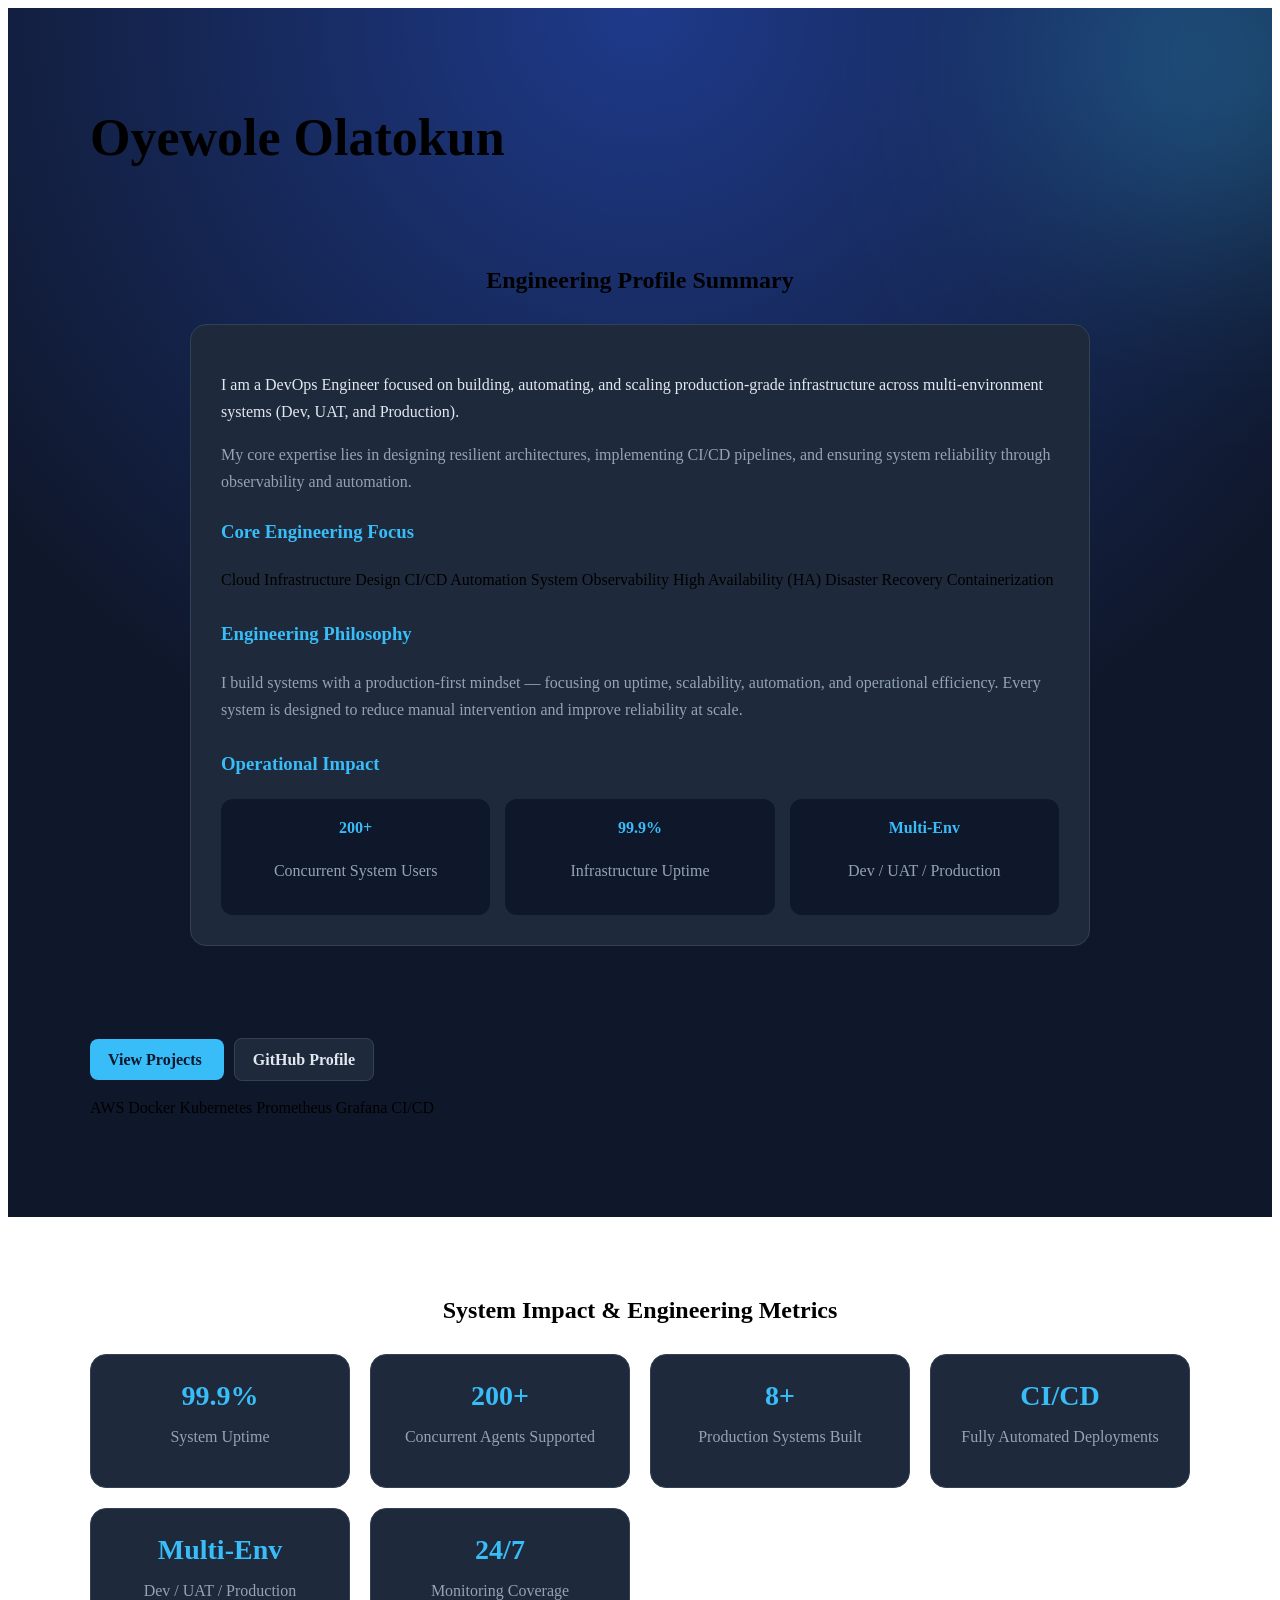
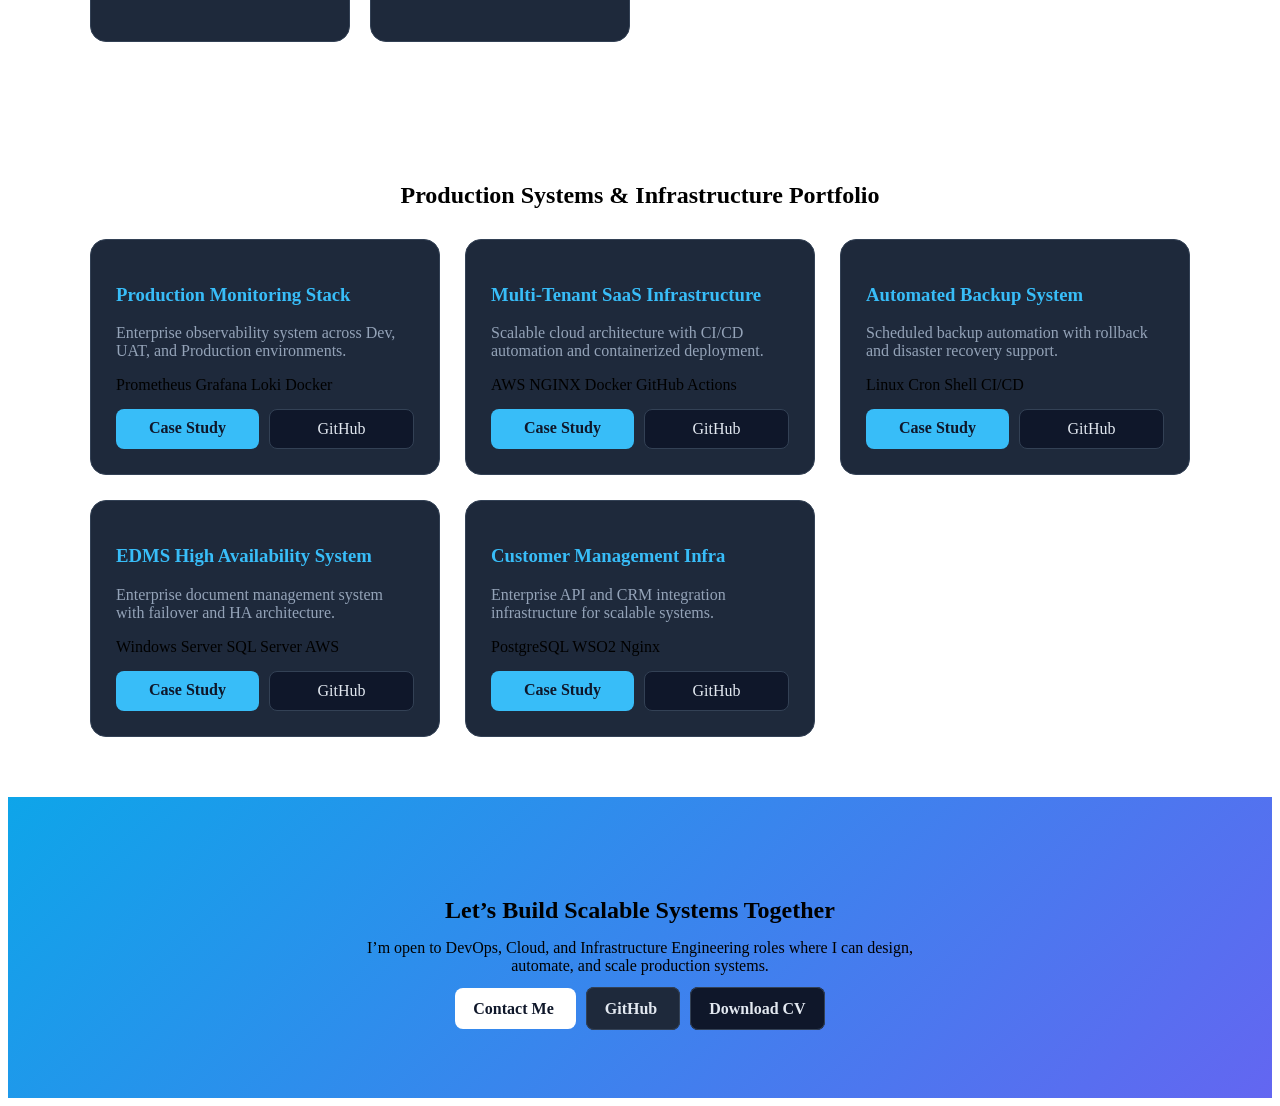
==== index.html @ 538a158a "Clean up HTML by removing extra closing div tags Removed unnecessary closing div tags for cleaner ma" ====
<!DOCTYPE html>
<html lang="en">
<header style="
position: relative;
text-align: left;
padding: 100px 20px;
background: radial-gradient(circle at top, #1e3a8a, #0f172a 60%);
overflow: hidden;
">

<!-- Glow background effect -->
<div style="
position:absolute;
top:-100px;
right:-100px;
width:300px;
height:300px;
background:#38bdf8;
filter:blur(120px);
opacity:0.4;
"></div>

<div style="max-width:1100px; margin:auto; position:relative;">

<h1 style="font-size:52px; margin:0;">
Oyewole Olatokun
</h1>

<section style="padding:80px 20px; max-width:900px; margin:auto;">

<h2 style="text-align:center; margin-bottom:30px;">
Engineering Profile Summary
</h2>

<div style="
background:#1e293b;
padding:30px;
border-radius:16px;
border:1px solid #334155;
line-height:1.7;
">

<p style="color:#e2e8f0; font-size:16px;">
I am a DevOps Engineer focused on building, automating, and scaling production-grade infrastructure across multi-environment systems (Dev, UAT, and Production).
</p>

<p style="color:#94a3b8;">
My core expertise lies in designing resilient architectures, implementing CI/CD pipelines, and ensuring system reliability through observability and automation.
</p>

<div style="margin-top:20px;">

<h3 style="color:#38bdf8;">Core Engineering Focus</h3>

<span class="badge">Cloud Infrastructure Design</span>
<span class="badge">CI/CD Automation</span>
<span class="badge">System Observability</span>
<span class="badge">High Availability (HA)</span>
<span class="badge">Disaster Recovery</span>
<span class="badge">Containerization</span>

</div>

<div style="margin-top:25px;">

<h3 style="color:#38bdf8;">Engineering Philosophy</h3>

<p style="color:#94a3b8;">
I build systems with a production-first mindset — focusing on uptime, scalability, automation, and operational efficiency. Every system is designed to reduce manual intervention and improve reliability at scale.
</p>

</div>

<div style="margin-top:25px;">

<h3 style="color:#38bdf8;">Operational Impact</h3>

<div style="
display:grid;
grid-template-columns:repeat(auto-fit, minmax(200px, 1fr));
gap:15px;
margin-top:10px;
">

<div style="background:#0f172a; padding:15px; border-radius:12px; text-align:center;">
<strong style="color:#38bdf8;">200+</strong>
<p style="color:#94a3b8;">Concurrent System Users</p>
</div>

<div style="background:#0f172a; padding:15px; border-radius:12px; text-align:center;">
<strong style="color:#38bdf8;">99.9%</strong>
<p style="color:#94a3b8;">Infrastructure Uptime</p>
</div>

<div style="background:#0f172a; padding:15px; border-radius:12px; text-align:center;">
<strong style="color:#38bdf8;">Multi-Env</strong>
<p style="color:#94a3b8;">Dev / UAT / Production</p>
</div>

</div>

</div>

</div>

</section>

<!-- CTA Buttons -->
<div style="margin-top:25px;">
<a href="#projects" style="
background:#38bdf8;
color:#0f172a;
padding:12px 18px;
border-radius:8px;
text-decoration:none;
font-weight:600;
margin-right:10px;
">
View Projects
</a>

<a href="https://github.com/woletokun" target="_blank" style="
background:#1e293b;
color:#e2e8f0;
padding:12px 18px;
border-radius:8px;
text-decoration:none;
font-weight:600;
border:1px solid #334155;
">
GitHub Profile
</a>
</div>

<!-- DevOps badges -->
<div style="margin-top:30px;">
<span class="badge">AWS</span>
<span class="badge">Docker</span>
<span class="badge">Kubernetes</span>
<span class="badge">Prometheus</span>
<span class="badge">Grafana</span>
<span class="badge">CI/CD</span>
</div>

</div>
</header>

<section style="padding:60px 20px; max-width:1100px; margin:auto;">

<h2 style="text-align:center; margin-bottom:30px;">System Impact & Engineering Metrics</h2>

<div style="
display:grid;
grid-template-columns:repeat(auto-fit, minmax(220px, 1fr));
gap:20px;
">

<!-- Metric 1 -->
<div style="
background:#1e293b;
padding:25px;
border-radius:16px;
text-align:center;
border:1px solid #334155;
">
<h3 style="color:#38bdf8; font-size:28px; margin:0;">99.9%</h3>
<p style="color:#94a3b8;">System Uptime</p>
</div>

<!-- Metric 2 -->
<div style="
background:#1e293b;
padding:25px;
border-radius:16px;
text-align:center;
border:1px solid #334155;
">
<h3 style="color:#38bdf8; font-size:28px; margin:0;">200+</h3>
<p style="color:#94a3b8;">Concurrent Agents Supported</p>
</div>

<!-- Metric 3 -->
<div style="
background:#1e293b;
padding:25px;
border-radius:16px;
text-align:center;
border:1px solid #334155;
">
<h3 style="color:#38bdf8; font-size:28px; margin:0;">8+</h3>
<p style="color:#94a3b8;">Production Systems Built</p>
</div>

<!-- Metric 4 -->
<div style="
background:#1e293b;
padding:25px;
border-radius:16px;
text-align:center;
border:1px solid #334155;
">
<h3 style="color:#38bdf8; font-size:28px; margin:0;">CI/CD</h3>
<p style="color:#94a3b8;">Fully Automated Deployments</p>
</div>

<!-- Metric 5 -->
<div style="
background:#1e293b;
padding:25px;
border-radius:16px;
text-align:center;
border:1px solid #334155;
">
<h3 style="color:#38bdf8; font-size:28px; margin:0;">Multi-Env</h3>
<p style="color:#94a3b8;">Dev / UAT / Production</p>
</div>

<!-- Metric 6 -->
<div style="
background:#1e293b;
padding:25px;
border-radius:16px;
text-align:center;
border:1px solid #334155;
">
<h3 style="color:#38bdf8; font-size:28px; margin:0;">24/7</h3>
<p style="color:#94a3b8;">Monitoring Coverage</p>
</div>

</div>
</section>

<section id="projects" style="padding:60px 20px; max-width:1100px; margin:auto;">

<h2 style="text-align:center; margin-bottom:30px;">
Production Systems & Infrastructure Portfolio
</h2>

<div style="
display:grid;
grid-template-columns:repeat(auto-fit, minmax(300px, 1fr));
gap:25px;
">

<!-- PROJECT CARD 1 -->
<div style="
background:#1e293b;
padding:25px;
border-radius:16px;
border:1px solid #334155;
transition:0.3s;
">

<h3 style="color:#38bdf8;">Production Monitoring Stack</h3>
<p style="color:#94a3b8;">
Enterprise observability system across Dev, UAT, and Production environments.
</p>

<div style="margin:10px 0;">
<span class="badge">Prometheus</span>
<span class="badge">Grafana</span>
<span class="badge">Loki</span>
<span class="badge">Docker</span>
</div>

<div style="display:flex; gap:10px; margin-top:15px;">
<a href="projects/monitoring.html" style="
flex:1;
text-align:center;
background:#38bdf8;
color:#0f172a;
padding:10px;
border-radius:8px;
text-decoration:none;
font-weight:600;
">Case Study</a>

<a href="https://github.com/woletokun/monitoring-stack" target="_blank" style="
flex:1;
text-align:center;
background:#0f172a;
border:1px solid #334155;
color:#e2e8f0;
padding:10px;
border-radius:8px;
text-decoration:none;
">GitHub</a>
</div>

</div>

<!-- PROJECT CARD 2 -->
<div style="
background:#1e293b;
padding:25px;
border-radius:16px;
border:1px solid #334155;
">

<h3 style="color:#38bdf8;">Multi-Tenant SaaS Infrastructure</h3>
<p style="color:#94a3b8;">
Scalable cloud architecture with CI/CD automation and containerized deployment.
</p>

<div style="margin:10px 0;">
<span class="badge">AWS</span>
<span class="badge">NGINX</span>
<span class="badge">Docker</span>
<span class="badge">GitHub Actions</span>
</div>

<div style="display:flex; gap:10px; margin-top:15px;">
<a href="projects/saas.html" style="
flex:1;
text-align:center;
background:#38bdf8;
color:#0f172a;
padding:10px;
border-radius:8px;
text-decoration:none;
font-weight:600;
">Case Study</a>

<a href="https://github.com/woletokun/saas-infrastructure" target="_blank" style="
flex:1;
text-align:center;
background:#0f172a;
border:1px solid #334155;
color:#e2e8f0;
padding:10px;
border-radius:8px;
text-decoration:none;
">GitHub</a>
</div>

</div>

<!-- PROJECT CARD 3 -->
<div style="
background:#1e293b;
padding:25px;
border-radius:16px;
border:1px solid #334155;
">

<h3 style="color:#38bdf8;">Automated Backup System</h3>
<p style="color:#94a3b8;">
Scheduled backup automation with rollback and disaster recovery support.
</p>

<div style="margin:10px 0;">
<span class="badge">Linux</span>
<span class="badge">Cron</span>
<span class="badge">Shell</span>
<span class="badge">CI/CD</span>
</div>

<div style="display:flex; gap:10px; margin-top:15px;">
<a href="projects/backup.html" style="
flex:1;
text-align:center;
background:#38bdf8;
color:#0f172a;
padding:10px;
border-radius:8px;
text-decoration:none;
font-weight:600;
">Case Study</a>

<a href="https://github.com/woletokun/db-backup-automation" target="_blank" style="
flex:1;
text-align:center;
background:#0f172a;
border:1px solid #334155;
color:#e2e8f0;
padding:10px;
border-radius:8px;
text-decoration:none;
">GitHub</a>
</div>

</div>

<!-- PROJECT CARD 4 -->
<div style="
background:#1e293b;
padding:25px;
border-radius:16px;
border:1px solid #334155;
">

<h3 style="color:#38bdf8;">EDMS High Availability System</h3>
<p style="color:#94a3b8;">
Enterprise document management system with failover and HA architecture.
</p>

<div style="margin:10px 0;">
<span class="badge">Windows Server</span>
<span class="badge">SQL Server</span>
<span class="badge">AWS</span>
</div>

<div style="display:flex; gap:10px; margin-top:15px;">
<a href="projects/edms.html" style="
flex:1;
text-align:center;
background:#38bdf8;
color:#0f172a;
padding:10px;
border-radius:8px;
text-decoration:none;
font-weight:600;
">Case Study</a>

<a href="https://github.com/woletokun/edms-ha-system" target="_blank" style="
flex:1;
text-align:center;
background:#0f172a;
border:1px solid #334155;
color:#e2e8f0;
padding:10px;
border-radius:8px;
text-decoration:none;
">GitHub</a>
</div>

</div>

<!-- PROJECT CARD 5 -->
<div style="
background:#1e293b;
padding:25px;
border-radius:16px;
border:1px solid #334155;
">

<h3 style="color:#38bdf8;">Customer Management Infra</h3>
<p style="color:#94a3b8;">
Enterprise API and CRM integration infrastructure for scalable systems.
</p>

<div style="margin:10px 0;">
<span class="badge">PostgreSQL</span>
<span class="badge">WSO2</span>
<span class="badge">Nginx</span>
</div>

<div style="display:flex; gap:10px; margin-top:15px;">
<a href="projects/cms.html" style="
flex:1;
text-align:center;
background:#38bdf8;
color:#0f172a;
padding:10px;
border-radius:8px;
text-decoration:none;
font-weight:600;
">Case Study</a>

<a href="https://github.com/woletokun/customer-management-infra" target="_blank" style="
flex:1;
text-align:center;
background:#0f172a;
border:1px solid #334155;
color:#e2e8f0;
padding:10px;
border-radius:8px;
text-decoration:none;
">GitHub</a>
</div>
</div>
</div>
</section>

<section style="
padding:80px 20px;
text-align:center;
background:linear-gradient(135deg, #0ea5e9, #6366f1);
">

<h2 style="margin-bottom:15px;">
Let’s Build Scalable Systems Together
</h2>

<p style="max-width:600px; margin:auto; margin-bottom:25px;">
I’m open to DevOps, Cloud, and Infrastructure Engineering roles where I can design, automate, and scale production systems.
</p>

<div style="margin-top:20px;">

<a href="mailto:your-email@example.com" style="
background:white;
color:#0f172a;
padding:12px 18px;
border-radius:8px;
text-decoration:none;
font-weight:600;
margin-right:10px;
">
Contact Me
</a>

<a href="https://github.com/woletokun" target="_blank" style="
background:#1e293b;
color:#e2e8f0;
padding:12px 18px;
border-radius:8px;
text-decoration:none;
font-weight:600;
border:1px solid #334155;
margin-right:10px;
">
GitHub
</a>

<a href="#" style="
background:#0f172a;
color:#e2e8f0;
padding:12px 18px;
border-radius:8px;
text-decoration:none;
font-weight:600;
border:1px solid #334155;
">
Download CV
</a>

</div>

</section>
</html>
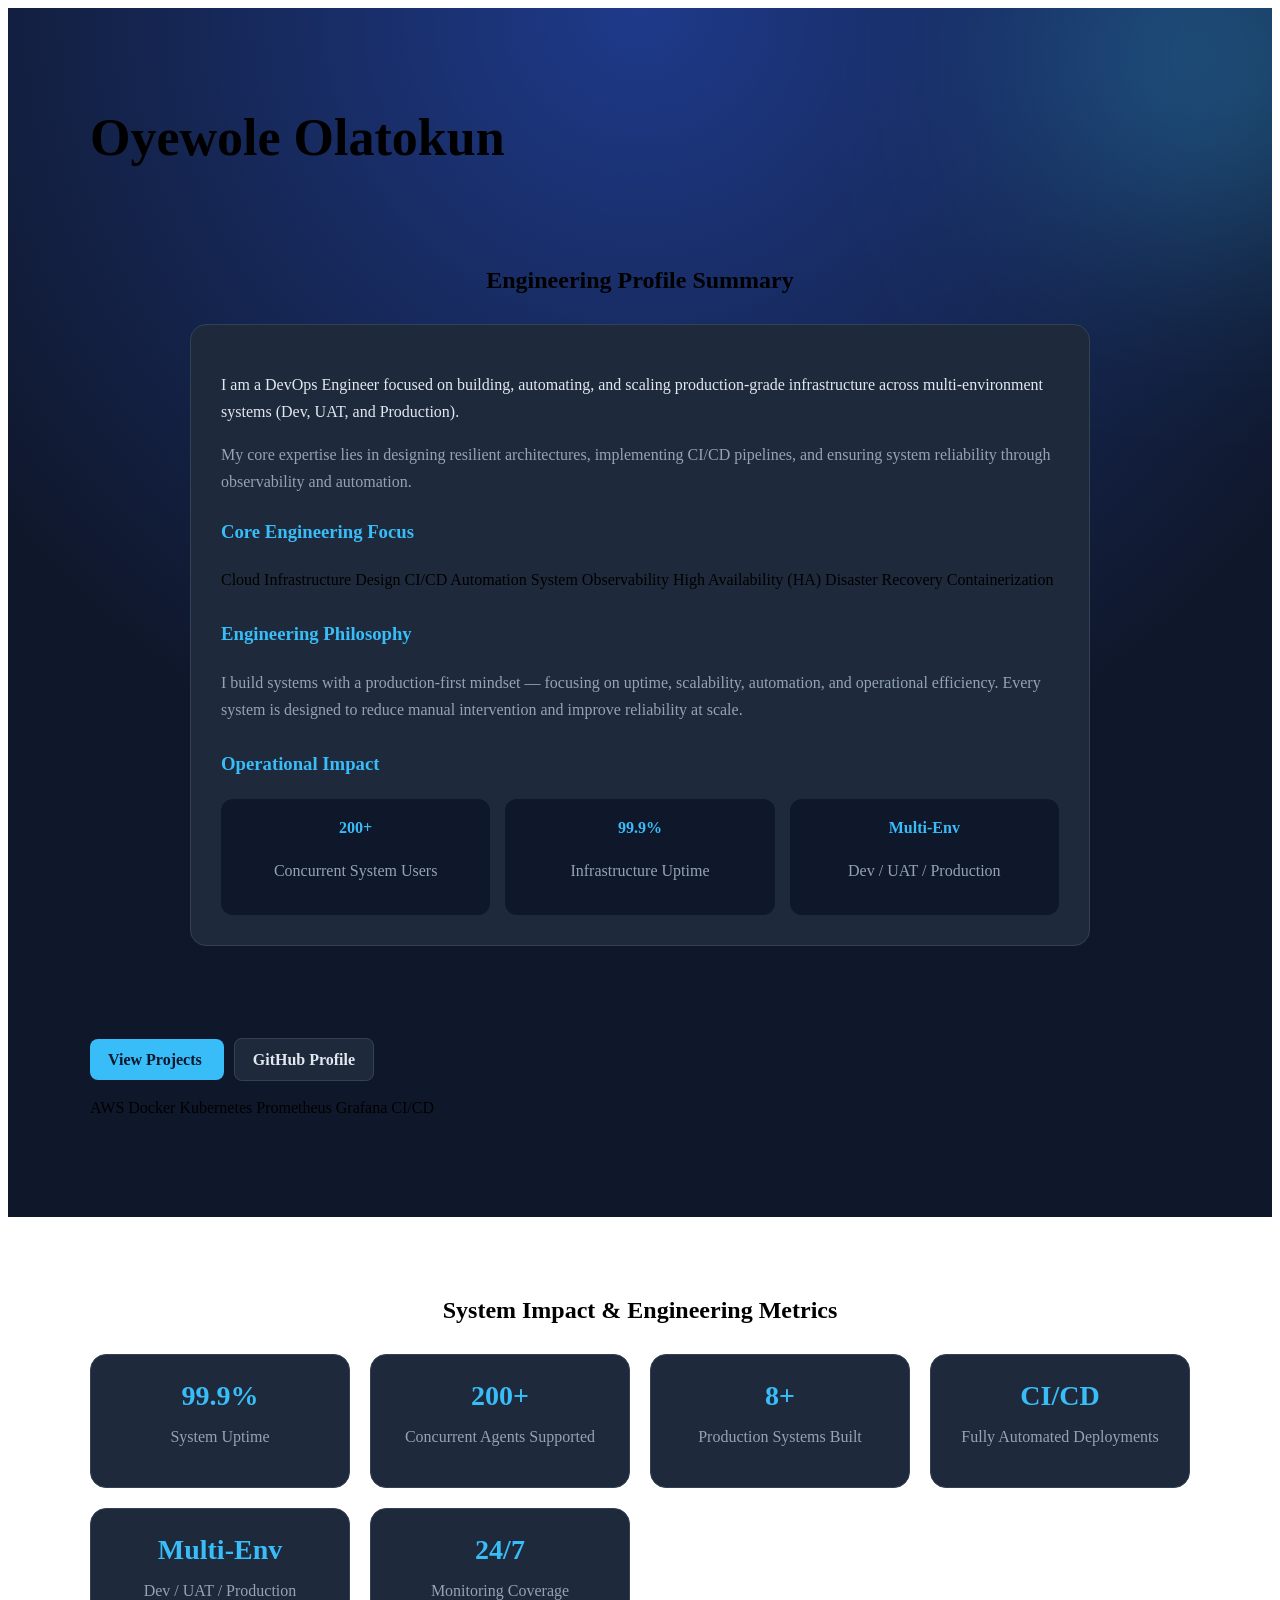
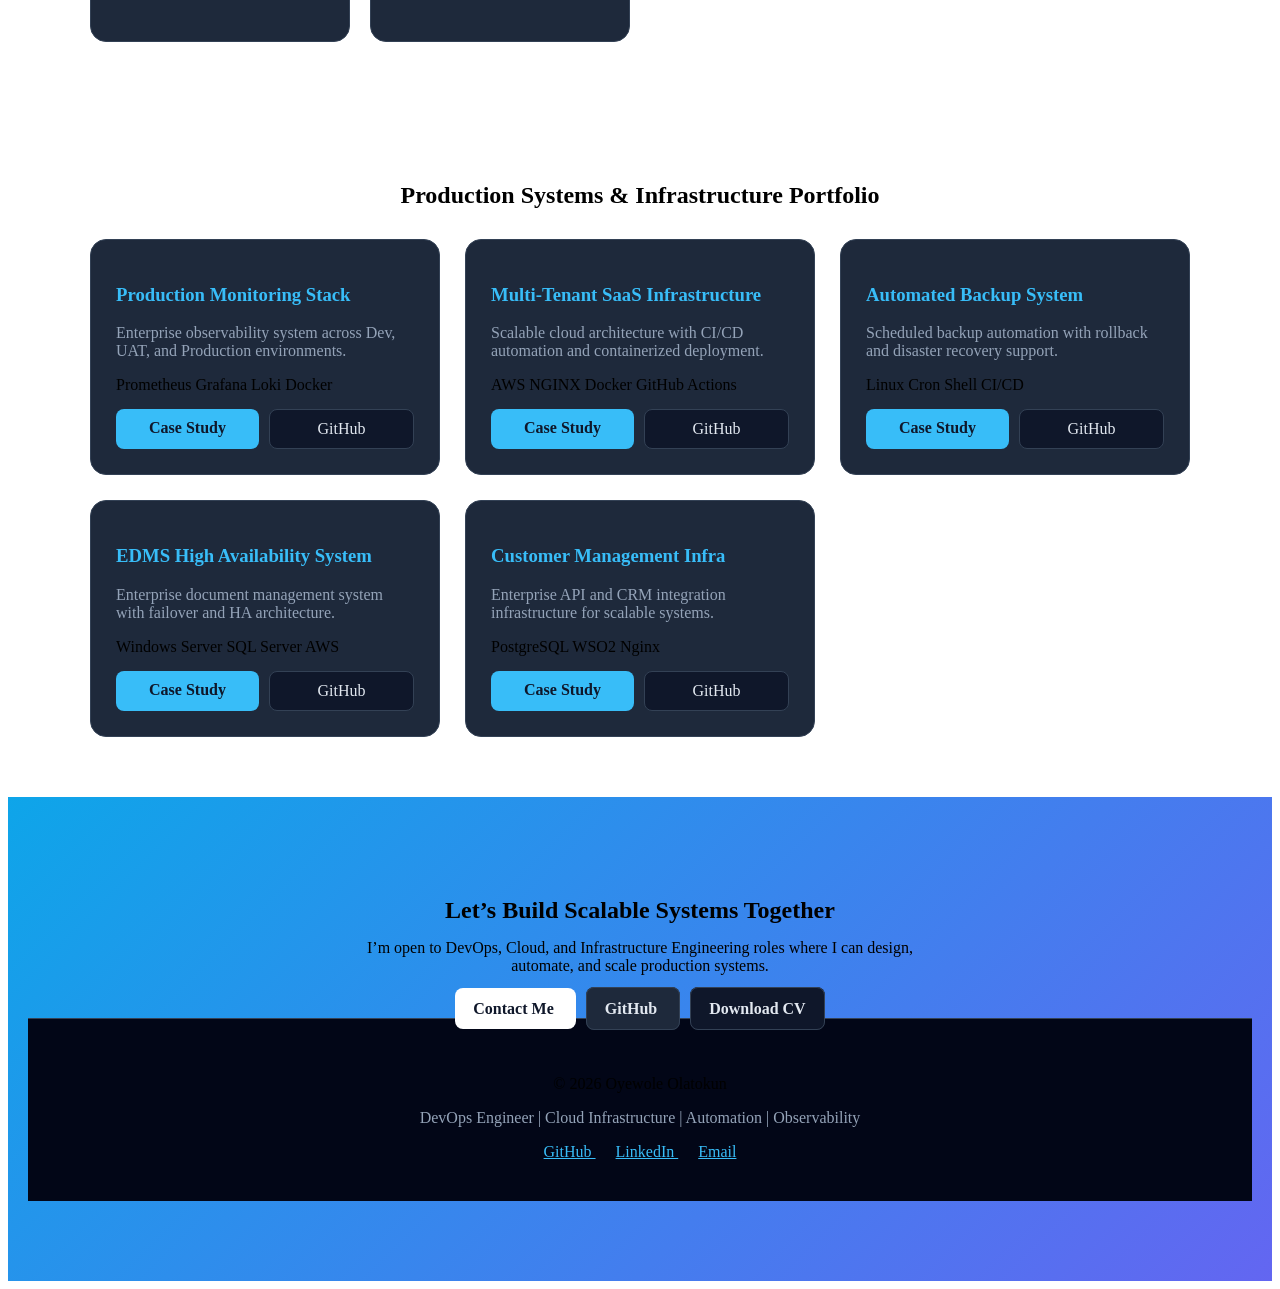
==== commit bb4c49cd: "Add footer section with links and copyright Added footer with copyright and social media links." ====
--- a/index.html
+++ b/index.html
@@ -527,5 +527,38 @@
 
 </div>
 
+<footer style="
+background:#020617;
+padding:40px 20px;
+text-align:center;
+border-top:1px solid #334155;
+">
+
+<p style="margin-bottom:10px;">
+© 2026 Oyewole Olatokun
+</p>
+
+<p style="color:#94a3b8;">
+DevOps Engineer | Cloud Infrastructure | Automation | Observability
+</p>
+
+<div style="margin-top:15px;">
+
+<a href="https://github.com/woletokun" target="_blank" style="margin:0 10px; color:#38bdf8;">
+GitHub
+</a>
+
+<a href="#" target="_blank" style="margin:0 10px; color:#38bdf8;">
+LinkedIn
+</a>
+
+<a href="mailto:your-email@example.com" style="margin:0 10px; color:#38bdf8;">
+Email
+</a>
+
+</div>
+
+</footer>
+
 </section>
 </html>
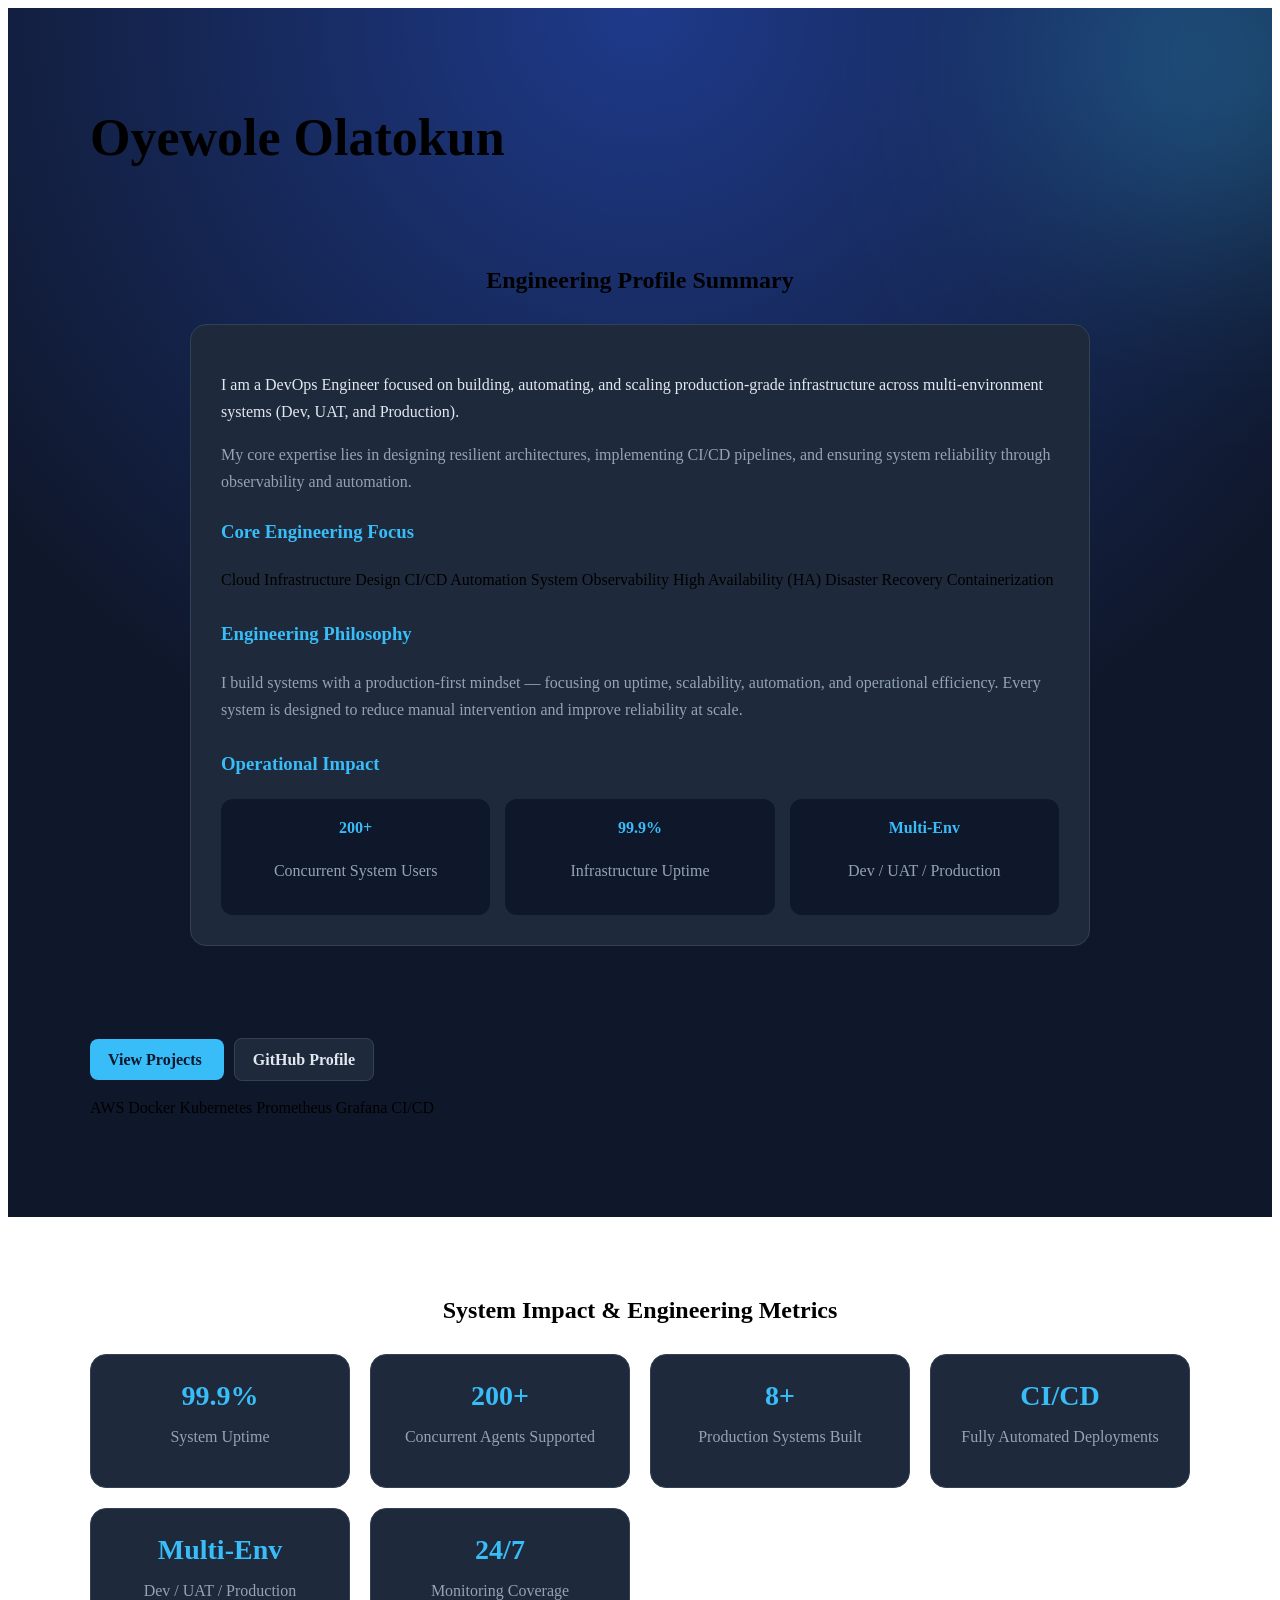
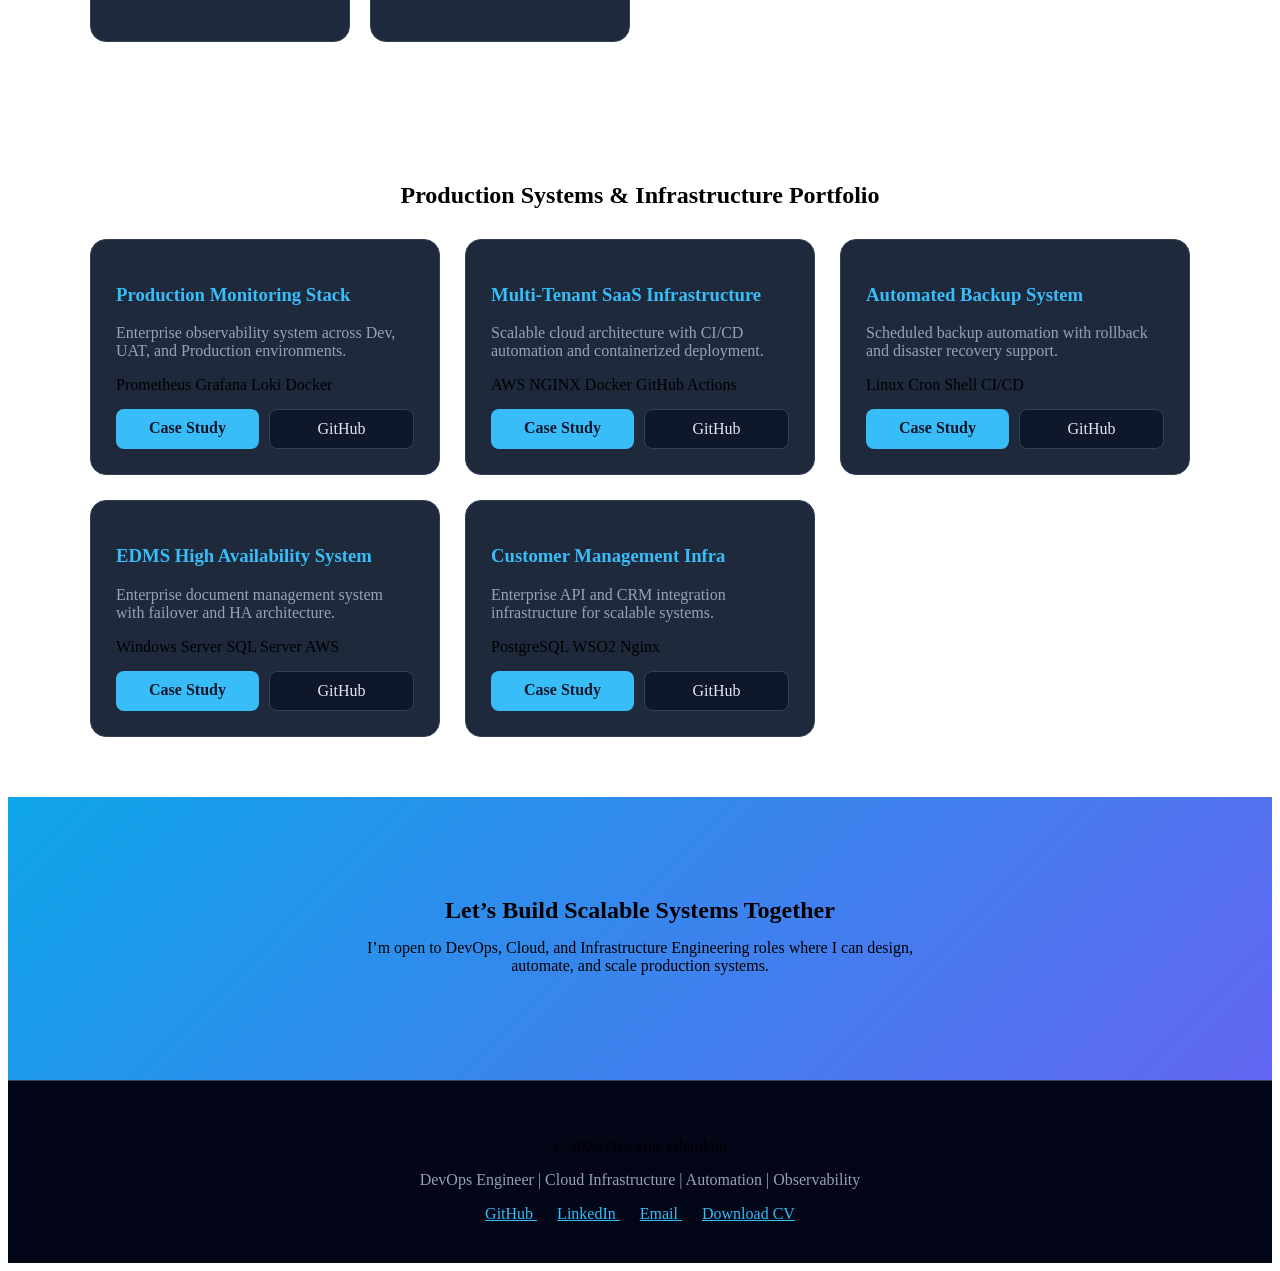
==== commit 77385c51: "Update contact links in index.html Removed contact buttons and added LinkedIn and updated email link" ====
--- a/index.html
+++ b/index.html
@@ -487,45 +487,8 @@
 </p>
 
 <div style="margin-top:20px;">
-
-<a href="mailto:your-email@example.com" style="
-background:white;
-color:#0f172a;
-padding:12px 18px;
-border-radius:8px;
-text-decoration:none;
-font-weight:600;
-margin-right:10px;
-">
-Contact Me
-</a>
-
-<a href="https://github.com/woletokun" target="_blank" style="
-background:#1e293b;
-color:#e2e8f0;
-padding:12px 18px;
-border-radius:8px;
-text-decoration:none;
-font-weight:600;
-border:1px solid #334155;
-margin-right:10px;
-">
-GitHub
-</a>
-
-<a href="#" style="
-background:#0f172a;
-color:#e2e8f0;
-padding:12px 18px;
-border-radius:8px;
-text-decoration:none;
-font-weight:600;
-border:1px solid #334155;
-">
-Download CV
-</a>
-
-</div>
+</div>
+</section>
 
 <footer style="
 background:#020617;
@@ -548,17 +511,19 @@
 GitHub
 </a>
 
-<a href="#" target="_blank" style="margin:0 10px; color:#38bdf8;">
+<a href="#" target="https://www.linkedin.com/in/olatokun-oyewole-63917331/" style="margin:0 10px; color:#38bdf8;">
 LinkedIn
 </a>
 
-<a href="mailto:your-email@example.com" style="margin:0 10px; color:#38bdf8;">
+<a href="mailto:wole.tokun@gmail.com" style="margin:0 10px; color:#38bdf8;">
 Email
 </a>
 
+<a href="#" style="margin:0 10px; color:#38bdf8;">
+Download CV
+</a>
+
 </div>
 
 </footer>
-
-</section>
 </html>
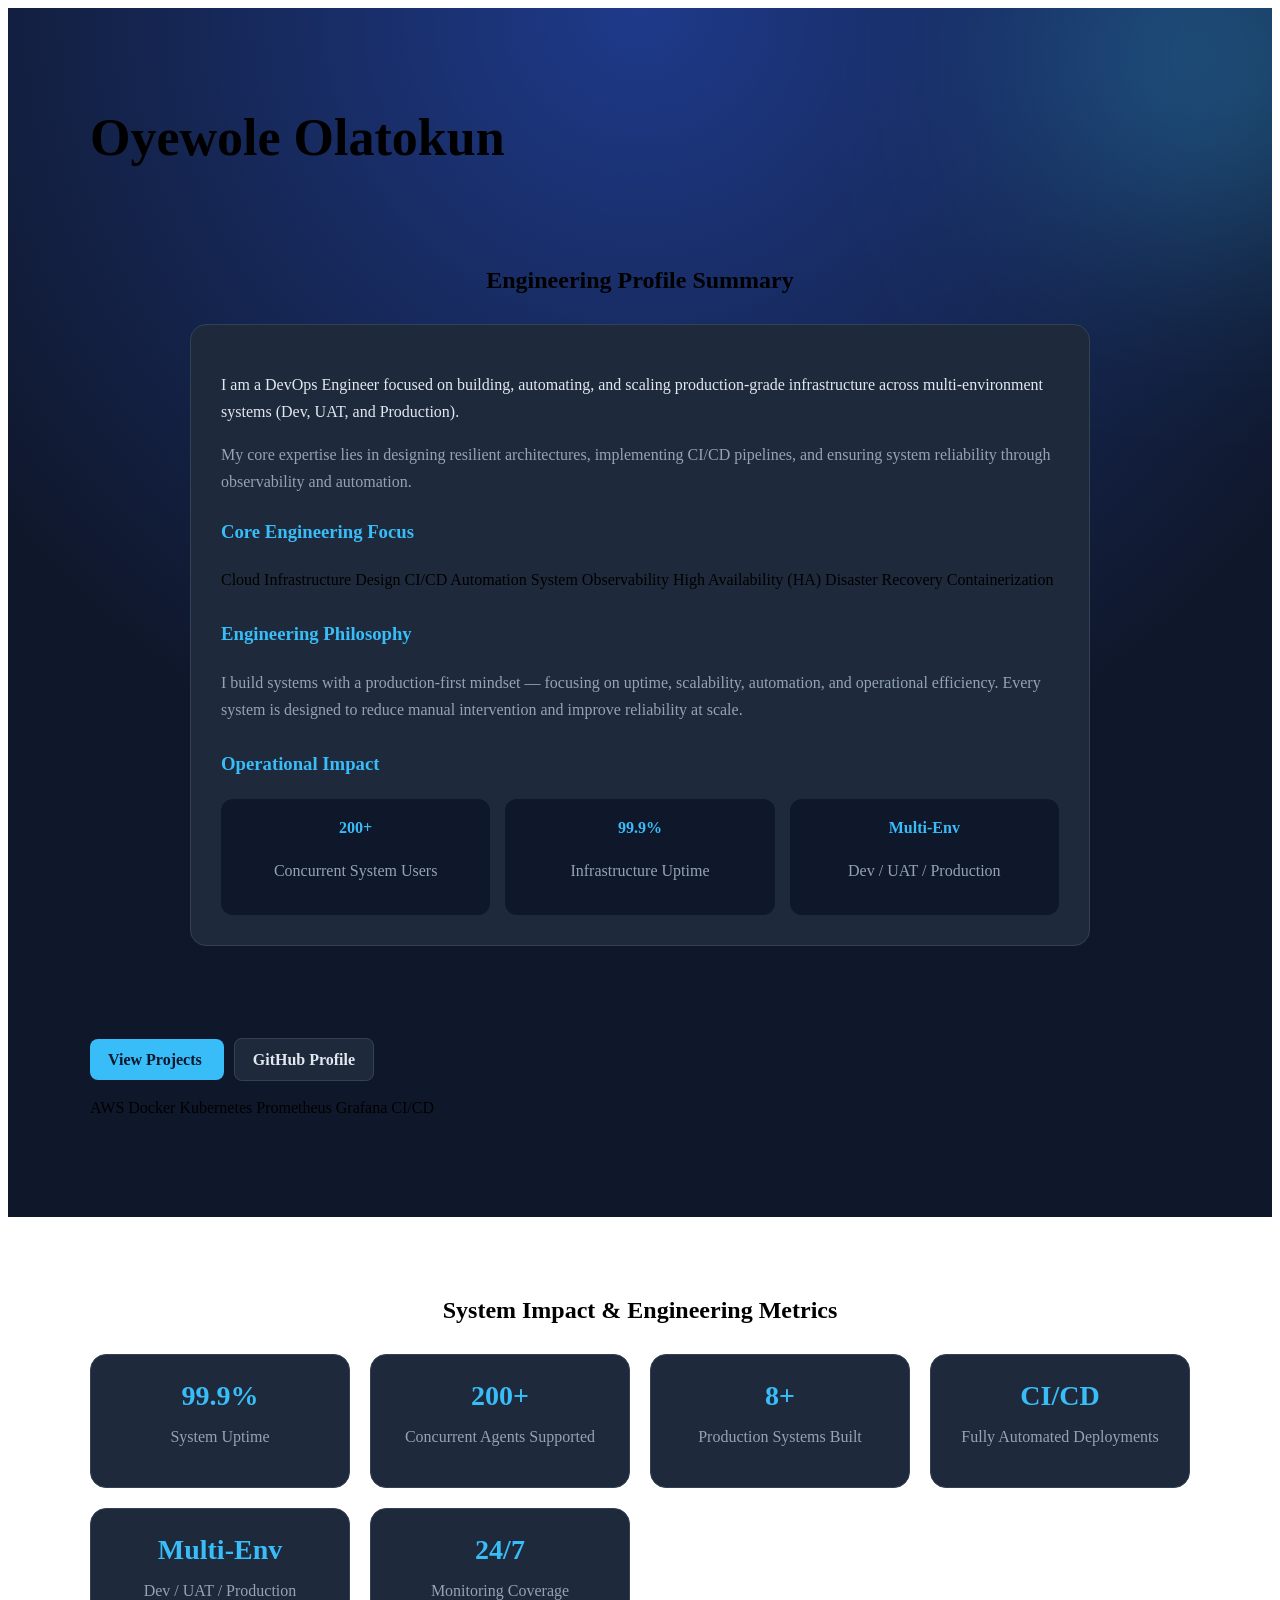
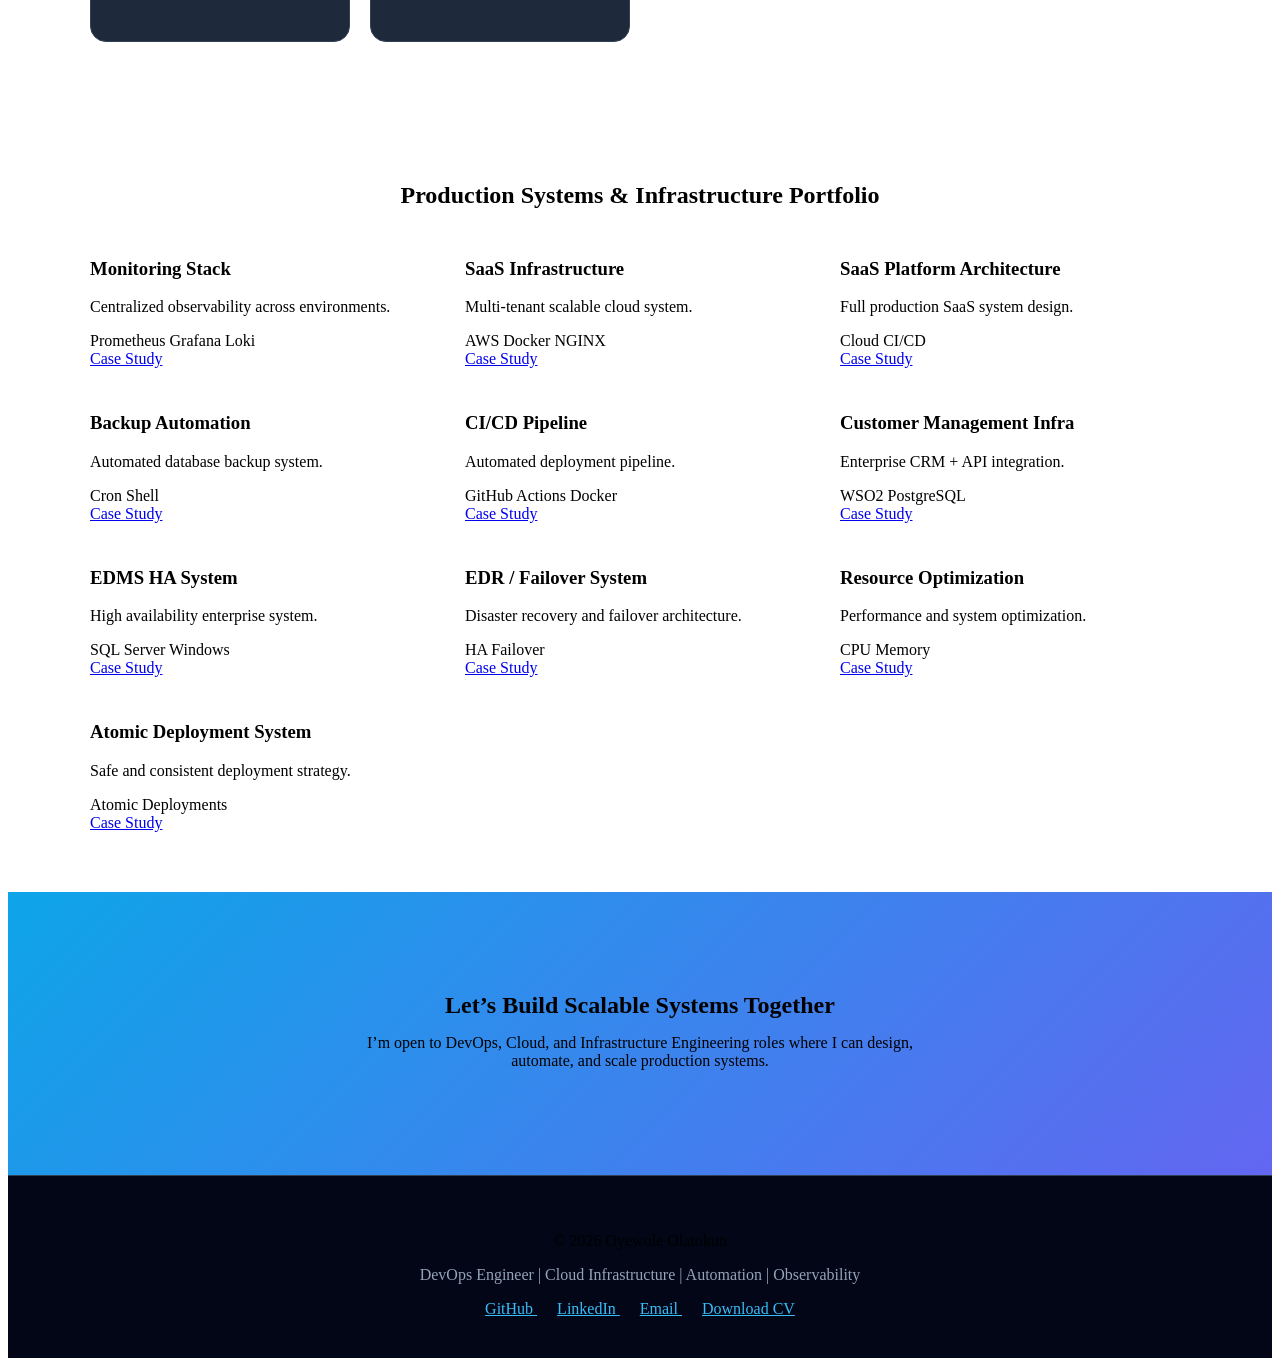
==== commit c78031ad: "Refactor project cards and add new sections Updated project cards and added new sections for monitor" ====
--- a/index.html
+++ b/index.html
@@ -1,3 +1,11 @@
+<!DOCTYPE html>
+<html lang="en">
+<head>
+<meta charset="UTF-8">
+<meta name="viewport" content="width=device-width, initial-scale=1.0">
+<title>Oyewole Olatokun | DevOps Engineer</title>
+</head>
+<body>
 <!DOCTYPE html>
 <html lang="en">
 <header style="
@@ -242,236 +250,120 @@
 gap:25px;
 ">
 
-<!-- PROJECT CARD 1 -->
-<div style="
-background:#1e293b;
-padding:25px;
-border-radius:16px;
-border:1px solid #334155;
-transition:0.3s;
-">
-
-<h3 style="color:#38bdf8;">Production Monitoring Stack</h3>
-<p style="color:#94a3b8;">
-Enterprise observability system across Dev, UAT, and Production environments.
-</p>
-
-<div style="margin:10px 0;">
+<!-- MONITORING -->
+<div class="card">
+<h3>Monitoring Stack</h3>
+<p>Centralized observability across environments.</p>
+<div>
 <span class="badge">Prometheus</span>
 <span class="badge">Grafana</span>
 <span class="badge">Loki</span>
+</div>
+<a class="btn" href="projects/monitoring.html">Case Study</a>
+</div>
+
+<!-- SAAS -->
+<div class="card">
+<h3>SaaS Infrastructure</h3>
+<p>Multi-tenant scalable cloud system.</p>
+<div>
+<span class="badge">AWS</span>
 <span class="badge">Docker</span>
-</div>
-
-<div style="display:flex; gap:10px; margin-top:15px;">
-<a href="projects/monitoring.html" style="
-flex:1;
-text-align:center;
-background:#38bdf8;
-color:#0f172a;
-padding:10px;
-border-radius:8px;
-text-decoration:none;
-font-weight:600;
-">Case Study</a>
-
-<a href="https://github.com/woletokun/monitoring-stack" target="_blank" style="
-flex:1;
-text-align:center;
-background:#0f172a;
-border:1px solid #334155;
-color:#e2e8f0;
-padding:10px;
-border-radius:8px;
-text-decoration:none;
-">GitHub</a>
-</div>
-
-</div>
-
-<!-- PROJECT CARD 2 -->
-<div style="
-background:#1e293b;
-padding:25px;
-border-radius:16px;
-border:1px solid #334155;
-">
-
-<h3 style="color:#38bdf8;">Multi-Tenant SaaS Infrastructure</h3>
-<p style="color:#94a3b8;">
-Scalable cloud architecture with CI/CD automation and containerized deployment.
-</p>
-
-<div style="margin:10px 0;">
-<span class="badge">AWS</span>
 <span class="badge">NGINX</span>
-<span class="badge">Docker</span>
-<span class="badge">GitHub Actions</span>
-</div>
-
-<div style="display:flex; gap:10px; margin-top:15px;">
-<a href="projects/saas.html" style="
-flex:1;
-text-align:center;
-background:#38bdf8;
-color:#0f172a;
-padding:10px;
-border-radius:8px;
-text-decoration:none;
-font-weight:600;
-">Case Study</a>
-
-<a href="https://github.com/woletokun/saas-infrastructure" target="_blank" style="
-flex:1;
-text-align:center;
-background:#0f172a;
-border:1px solid #334155;
-color:#e2e8f0;
-padding:10px;
-border-radius:8px;
-text-decoration:none;
-">GitHub</a>
-</div>
-
-</div>
-
-<!-- PROJECT CARD 3 -->
-<div style="
-background:#1e293b;
-padding:25px;
-border-radius:16px;
-border:1px solid #334155;
-">
-
-<h3 style="color:#38bdf8;">Automated Backup System</h3>
-<p style="color:#94a3b8;">
-Scheduled backup automation with rollback and disaster recovery support.
-</p>
-
-<div style="margin:10px 0;">
-<span class="badge">Linux</span>
+</div>
+<a class="btn" href="projects/saas.html">Case Study</a>
+</div>
+
+<!-- SAAS PLATFORM -->
+<div class="card">
+<h3>SaaS Platform Architecture</h3>
+<p>Full production SaaS system design.</p>
+<div>
+<span class="badge">Cloud</span>
+<span class="badge">CI/CD</span>
+</div>
+<a class="btn" href="projects/saas-platform.html">Case Study</a>
+</div>
+
+<!-- BACKUP -->
+<div class="card">
+<h3>Backup Automation</h3>
+<p>Automated database backup system.</p>
+<div>
 <span class="badge">Cron</span>
 <span class="badge">Shell</span>
-<span class="badge">CI/CD</span>
-</div>
-
-<div style="display:flex; gap:10px; margin-top:15px;">
-<a href="projects/backup.html" style="
-flex:1;
-text-align:center;
-background:#38bdf8;
-color:#0f172a;
-padding:10px;
-border-radius:8px;
-text-decoration:none;
-font-weight:600;
-">Case Study</a>
-
-<a href="https://github.com/woletokun/db-backup-automation" target="_blank" style="
-flex:1;
-text-align:center;
-background:#0f172a;
-border:1px solid #334155;
-color:#e2e8f0;
-padding:10px;
-border-radius:8px;
-text-decoration:none;
-">GitHub</a>
-</div>
-
-</div>
-
-<!-- PROJECT CARD 4 -->
-<div style="
-background:#1e293b;
-padding:25px;
-border-radius:16px;
-border:1px solid #334155;
-">
-
-<h3 style="color:#38bdf8;">EDMS High Availability System</h3>
-<p style="color:#94a3b8;">
-Enterprise document management system with failover and HA architecture.
-</p>
-
-<div style="margin:10px 0;">
-<span class="badge">Windows Server</span>
+</div>
+<a class="btn" href="projects/backup.html">Case Study</a>
+</div>
+
+<!-- CICD -->
+<div class="card">
+<h3>CI/CD Pipeline</h3>
+<p>Automated deployment pipeline.</p>
+<div>
+<span class="badge">GitHub Actions</span>
+<span class="badge">Docker</span>
+</div>
+<a class="btn" href="projects/cicd.html">Case Study</a>
+</div>
+
+<!-- CMS -->
+<div class="card">
+<h3>Customer Management Infra</h3>
+<p>Enterprise CRM + API integration.</p>
+<div>
+<span class="badge">WSO2</span>
+<span class="badge">PostgreSQL</span>
+</div>
+<a class="btn" href="projects/cms.html">Case Study</a>
+</div>
+
+<!-- EDMS -->
+<div class="card">
+<h3>EDMS HA System</h3>
+<p>High availability enterprise system.</p>
+<div>
 <span class="badge">SQL Server</span>
-<span class="badge">AWS</span>
-</div>
-
-<div style="display:flex; gap:10px; margin-top:15px;">
-<a href="projects/edms.html" style="
-flex:1;
-text-align:center;
-background:#38bdf8;
-color:#0f172a;
-padding:10px;
-border-radius:8px;
-text-decoration:none;
-font-weight:600;
-">Case Study</a>
-
-<a href="https://github.com/woletokun/edms-ha-system" target="_blank" style="
-flex:1;
-text-align:center;
-background:#0f172a;
-border:1px solid #334155;
-color:#e2e8f0;
-padding:10px;
-border-radius:8px;
-text-decoration:none;
-">GitHub</a>
-</div>
-
-</div>
-
-<!-- PROJECT CARD 5 -->
-<div style="
-background:#1e293b;
-padding:25px;
-border-radius:16px;
-border:1px solid #334155;
-">
-
-<h3 style="color:#38bdf8;">Customer Management Infra</h3>
-<p style="color:#94a3b8;">
-Enterprise API and CRM integration infrastructure for scalable systems.
-</p>
-
-<div style="margin:10px 0;">
-<span class="badge">PostgreSQL</span>
-<span class="badge">WSO2</span>
-<span class="badge">Nginx</span>
-</div>
-
-<div style="display:flex; gap:10px; margin-top:15px;">
-<a href="projects/cms.html" style="
-flex:1;
-text-align:center;
-background:#38bdf8;
-color:#0f172a;
-padding:10px;
-border-radius:8px;
-text-decoration:none;
-font-weight:600;
-">Case Study</a>
-
-<a href="https://github.com/woletokun/customer-management-infra" target="_blank" style="
-flex:1;
-text-align:center;
-background:#0f172a;
-border:1px solid #334155;
-color:#e2e8f0;
-padding:10px;
-border-radius:8px;
-text-decoration:none;
-">GitHub</a>
-</div>
-</div>
+<span class="badge">Windows</span>
+</div>
+<a class="btn" href="projects/edms.html">Case Study</a>
+</div>
+
+<!-- EDR -->
+<div class="card">
+<h3>EDR / Failover System</h3>
+<p>Disaster recovery and failover architecture.</p>
+<div>
+<span class="badge">HA</span>
+<span class="badge">Failover</span>
+</div>
+<a class="btn" href="projects/edr.html">Case Study</a>
+</div>
+
+<!-- RESOURCE -->
+<div class="card">
+<h3>Resource Optimization</h3>
+<p>Performance and system optimization.</p>
+<div>
+<span class="badge">CPU</span>
+<span class="badge">Memory</span>
+</div>
+<a class="btn" href="projects/resource.html">Case Study</a>
+</div>
+
+<!-- ATOMIC -->
+<div class="card">
+<h3>Atomic Deployment System</h3>
+<p>Safe and consistent deployment strategy.</p>
+<div>
+<span class="badge">Atomic</span>
+<span class="badge">Deployments</span>
+</div>
+<a class="btn" href="projects/atomic.html">Case Study</a>
+</div>
+
 </div>
 </section>
-
 <section style="
 padding:80px 20px;
 text-align:center;
@@ -527,3 +419,5 @@
 
 </footer>
 </html>
+</body>
+</html>
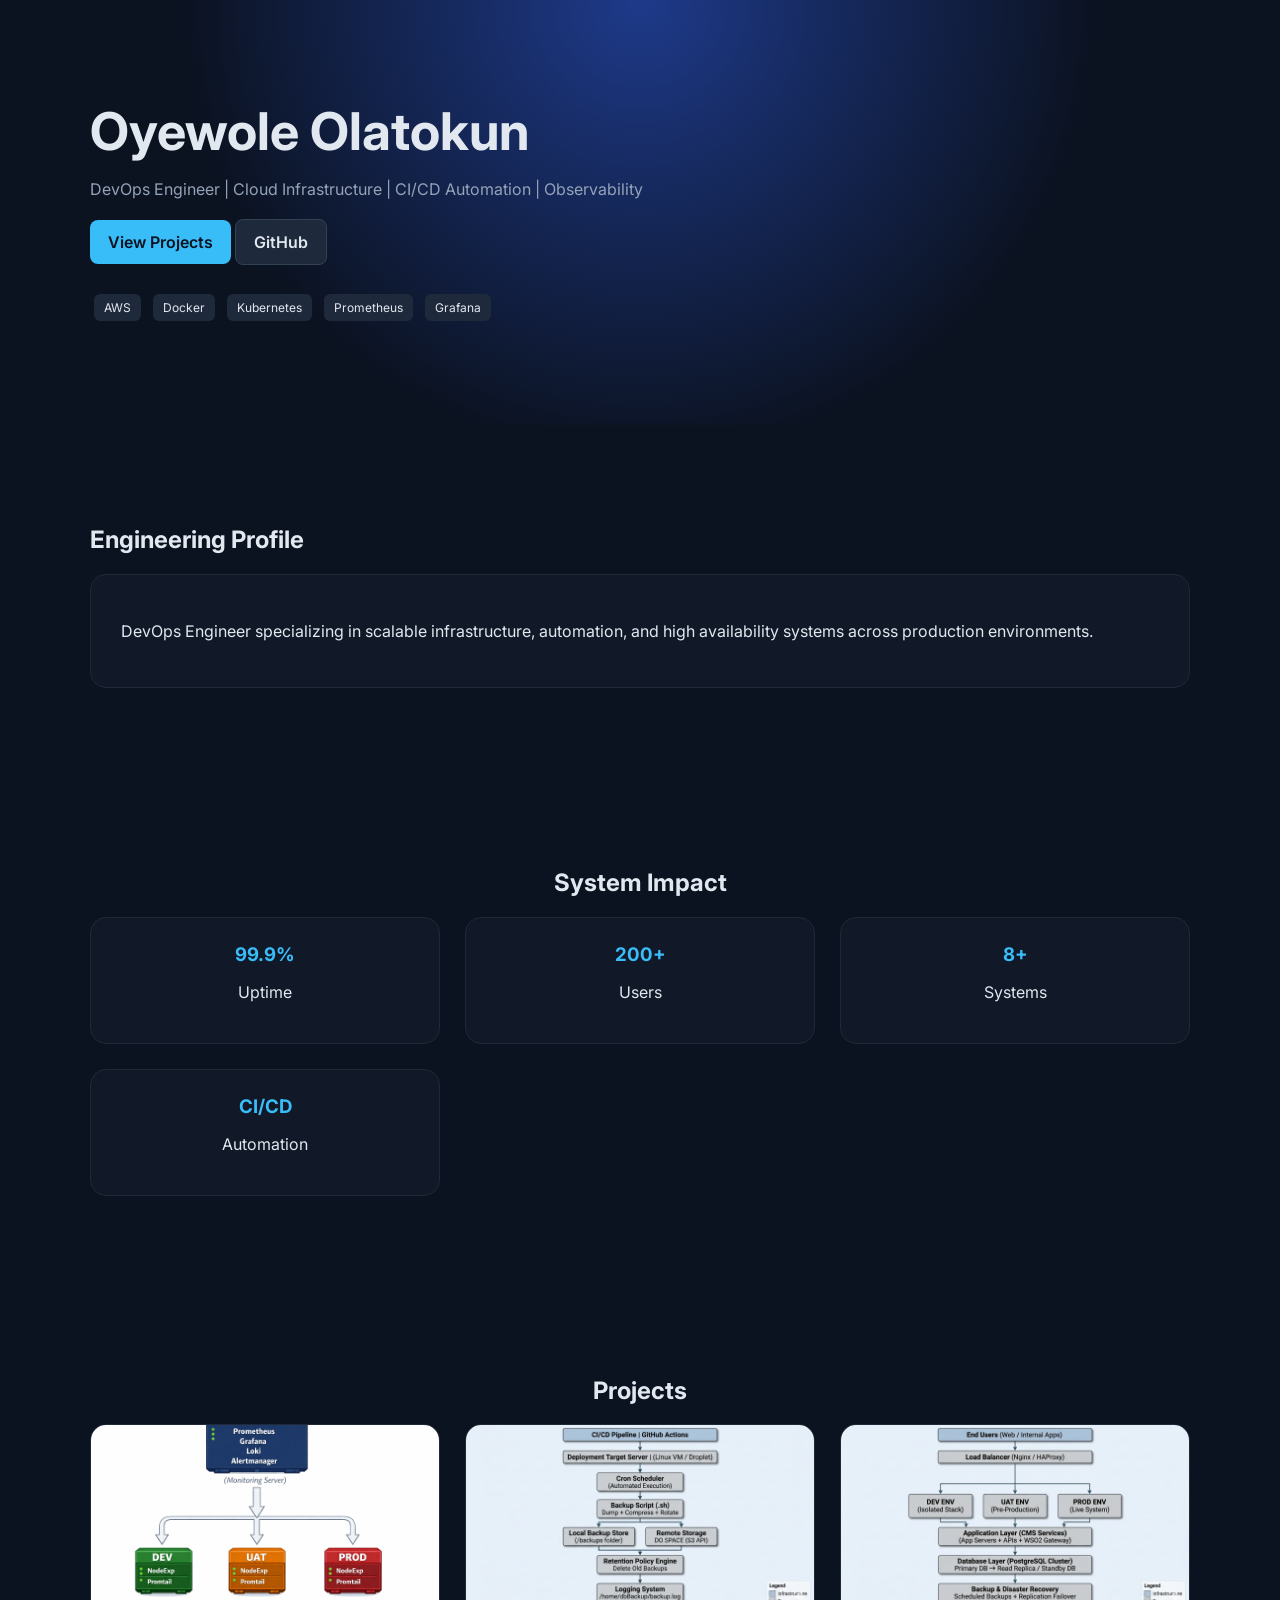
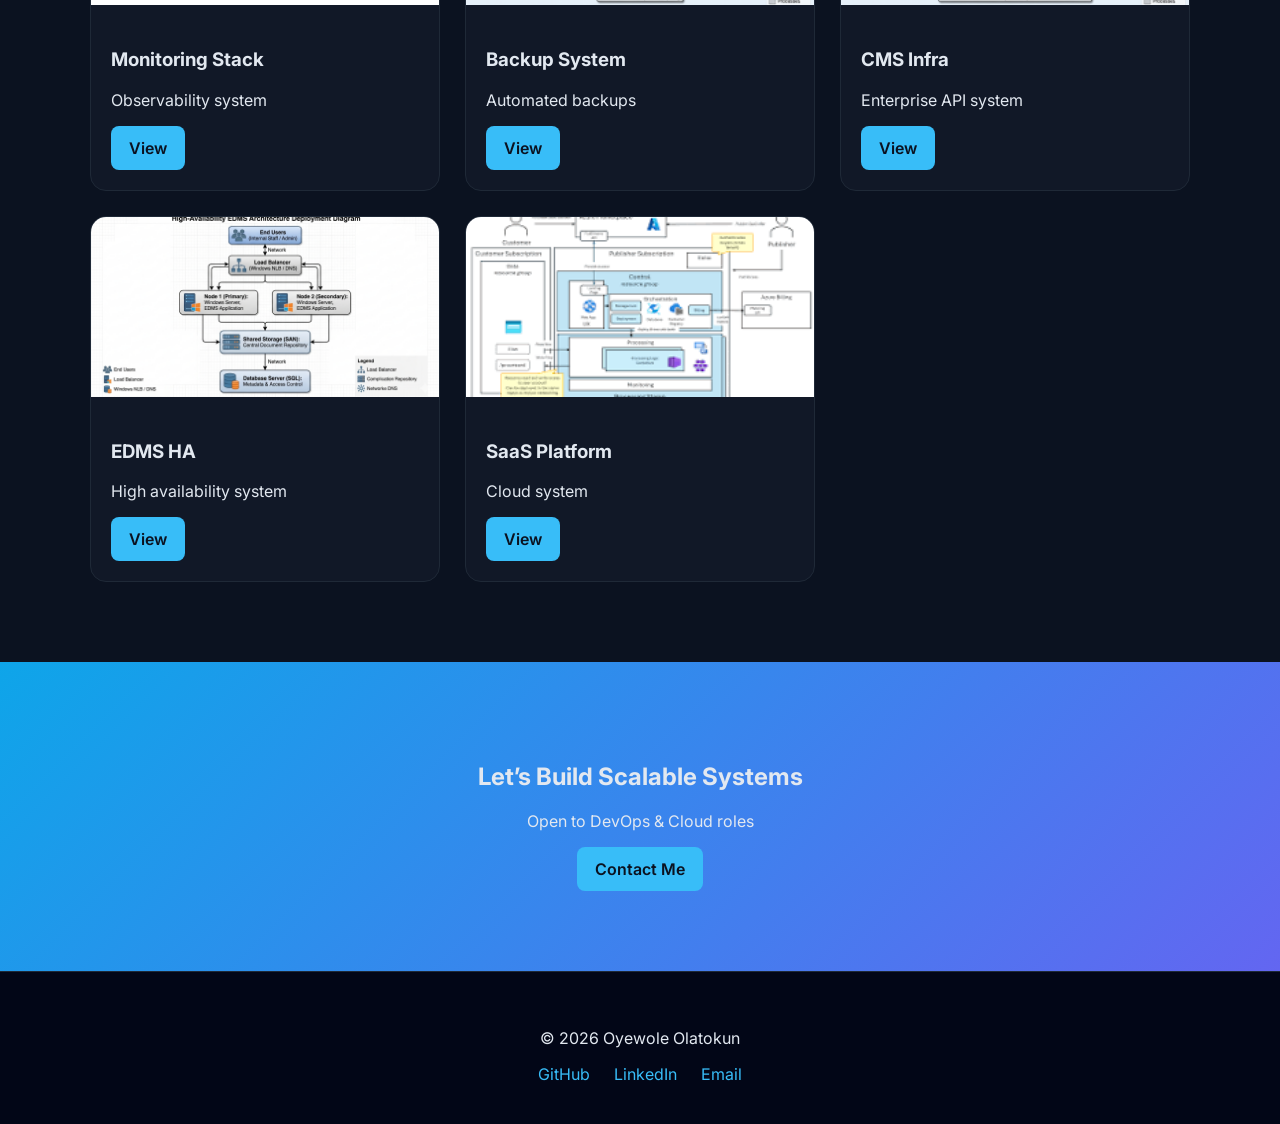
==== commit 19b7672e: "Refactor index.html for better structure and styling Refactor HTML structure and styles for improved" ====
--- a/index.html
+++ b/index.html
@@ -4,420 +4,282 @@
 <meta charset="UTF-8">
 <meta name="viewport" content="width=device-width, initial-scale=1.0">
 <title>Oyewole Olatokun | DevOps Engineer</title>
+
+<link href="https://fonts.googleapis.com/css2?family=Inter:wght@300;400;600;700&display=swap" rel="stylesheet">
+
+<style>
+
+/* GLOBAL */
+body {
+  font-family: 'Inter', sans-serif;
+  margin: 0;
+  background: #0b1220;
+  color: #e2e8f0;
+}
+
+section {
+  padding: 80px 20px;
+}
+
+.container {
+  max-width: 1100px;
+  margin: auto;
+}
+
+/* HERO */
+.hero {
+  position: relative;
+  padding: 100px 20px;
+  background: radial-gradient(circle at top, #1e3a8a, #0b1220 60%);
+}
+
+.hero h1 {
+  font-size: 52px;
+  margin: 0;
+}
+
+.hero p {
+  color: #94a3b8;
+  max-width: 700px;
+}
+
+/* BUTTONS */
+.btn {
+  display: inline-block;
+  padding: 12px 18px;
+  border-radius: 8px;
+  text-decoration: none;
+  font-weight: 600;
+}
+
+.btn-primary {
+  background: #38bdf8;
+  color: #0b1220;
+}
+
+.btn-secondary {
+  background: #1e293b;
+  color: #e2e8f0;
+  border: 1px solid #334155;
+}
+
+/* BADGES */
+.badge {
+  display: inline-block;
+  background: #1e293b;
+  padding: 6px 10px;
+  border-radius: 6px;
+  margin: 4px;
+  font-size: 12px;
+}
+
+/* CARDS */
+.card {
+  background: #111827;
+  border: 1px solid #1f2937;
+  border-radius: 16px;
+  overflow: hidden;
+  transition: 0.3s;
+}
+
+.card:hover {
+  transform: translateY(-6px);
+  box-shadow: 0 15px 30px rgba(0,0,0,0.5);
+}
+
+.card-content {
+  padding: 20px;
+}
+
+.card img {
+  width: 100%;
+  height: 180px;
+  object-fit: cover;
+}
+
+/* GRID */
+.grid {
+  display: grid;
+  grid-template-columns: repeat(auto-fit, minmax(300px, 1fr));
+  gap: 25px;
+}
+
+/* METRICS */
+.metric {
+  background: #111827;
+  border: 1px solid #1f2937;
+  padding: 25px;
+  border-radius: 16px;
+  text-align: center;
+}
+
+.metric h3 {
+  color: #38bdf8;
+  margin: 0;
+}
+
+/* CTA */
+.cta {
+  background: linear-gradient(135deg, #0ea5e9, #6366f1);
+  text-align: center;
+}
+
+/* FOOTER */
+footer {
+  background: #020617;
+  padding: 40px 20px;
+  text-align: center;
+  border-top: 1px solid #1f2937;
+}
+
+footer a {
+  color: #38bdf8;
+  margin: 0 10px;
+  text-decoration: none;
+}
+
+</style>
 </head>
+
 <body>
-<!DOCTYPE html>
-<html lang="en">
-<header style="
-position: relative;
-text-align: left;
-padding: 100px 20px;
-background: radial-gradient(circle at top, #1e3a8a, #0f172a 60%);
-overflow: hidden;
-">
-
-<!-- Glow background effect -->
-<div style="
-position:absolute;
-top:-100px;
-right:-100px;
-width:300px;
-height:300px;
-background:#38bdf8;
-filter:blur(120px);
-opacity:0.4;
-"></div>
-
-<div style="max-width:1100px; margin:auto; position:relative;">
-
-<h1 style="font-size:52px; margin:0;">
-Oyewole Olatokun
-</h1>
-
-<section style="padding:80px 20px; max-width:900px; margin:auto;">
-
-<h2 style="text-align:center; margin-bottom:30px;">
-Engineering Profile Summary
-</h2>
-
-<div style="
-background:#1e293b;
-padding:30px;
-border-radius:16px;
-border:1px solid #334155;
-line-height:1.7;
-">
-
-<p style="color:#e2e8f0; font-size:16px;">
-I am a DevOps Engineer focused on building, automating, and scaling production-grade infrastructure across multi-environment systems (Dev, UAT, and Production).
-</p>
-
-<p style="color:#94a3b8;">
-My core expertise lies in designing resilient architectures, implementing CI/CD pipelines, and ensuring system reliability through observability and automation.
-</p>
+
+<!-- HERO -->
+<section class="hero">
+<div class="container">
+
+<h1>Oyewole Olatokun</h1>
+<p>DevOps Engineer | Cloud Infrastructure | CI/CD Automation | Observability</p>
 
 <div style="margin-top:20px;">
-
-<h3 style="color:#38bdf8;">Core Engineering Focus</h3>
-
-<span class="badge">Cloud Infrastructure Design</span>
-<span class="badge">CI/CD Automation</span>
-<span class="badge">System Observability</span>
-<span class="badge">High Availability (HA)</span>
-<span class="badge">Disaster Recovery</span>
-<span class="badge">Containerization</span>
-
+<a href="#projects" class="btn btn-primary">View Projects</a>
+<a href="https://github.com/woletokun" target="_blank" class="btn btn-secondary">GitHub</a>
 </div>
 
 <div style="margin-top:25px;">
-
-<h3 style="color:#38bdf8;">Engineering Philosophy</h3>
-
-<p style="color:#94a3b8;">
-I build systems with a production-first mindset — focusing on uptime, scalability, automation, and operational efficiency. Every system is designed to reduce manual intervention and improve reliability at scale.
-</p>
-
-</div>
-
-<div style="margin-top:25px;">
-
-<h3 style="color:#38bdf8;">Operational Impact</h3>
-
-<div style="
-display:grid;
-grid-template-columns:repeat(auto-fit, minmax(200px, 1fr));
-gap:15px;
-margin-top:10px;
-">
-
-<div style="background:#0f172a; padding:15px; border-radius:12px; text-align:center;">
-<strong style="color:#38bdf8;">200+</strong>
-<p style="color:#94a3b8;">Concurrent System Users</p>
-</div>
-
-<div style="background:#0f172a; padding:15px; border-radius:12px; text-align:center;">
-<strong style="color:#38bdf8;">99.9%</strong>
-<p style="color:#94a3b8;">Infrastructure Uptime</p>
-</div>
-
-<div style="background:#0f172a; padding:15px; border-radius:12px; text-align:center;">
-<strong style="color:#38bdf8;">Multi-Env</strong>
-<p style="color:#94a3b8;">Dev / UAT / Production</p>
-</div>
-
-</div>
-
-</div>
-
-</div>
-
-</section>
-
-<!-- CTA Buttons -->
-<div style="margin-top:25px;">
-<a href="#projects" style="
-background:#38bdf8;
-color:#0f172a;
-padding:12px 18px;
-border-radius:8px;
-text-decoration:none;
-font-weight:600;
-margin-right:10px;
-">
-View Projects
-</a>
-
-<a href="https://github.com/woletokun" target="_blank" style="
-background:#1e293b;
-color:#e2e8f0;
-padding:12px 18px;
-border-radius:8px;
-text-decoration:none;
-font-weight:600;
-border:1px solid #334155;
-">
-GitHub Profile
-</a>
-</div>
-
-<!-- DevOps badges -->
-<div style="margin-top:30px;">
 <span class="badge">AWS</span>
 <span class="badge">Docker</span>
 <span class="badge">Kubernetes</span>
 <span class="badge">Prometheus</span>
 <span class="badge">Grafana</span>
-<span class="badge">CI/CD</span>
-</div>
-
-</div>
-</header>
-
-<section style="padding:60px 20px; max-width:1100px; margin:auto;">
-
-<h2 style="text-align:center; margin-bottom:30px;">System Impact & Engineering Metrics</h2>
-
-<div style="
-display:grid;
-grid-template-columns:repeat(auto-fit, minmax(220px, 1fr));
-gap:20px;
-">
-
-<!-- Metric 1 -->
-<div style="
-background:#1e293b;
-padding:25px;
-border-radius:16px;
-text-align:center;
-border:1px solid #334155;
-">
-<h3 style="color:#38bdf8; font-size:28px; margin:0;">99.9%</h3>
-<p style="color:#94a3b8;">System Uptime</p>
-</div>
-
-<!-- Metric 2 -->
-<div style="
-background:#1e293b;
-padding:25px;
-border-radius:16px;
-text-align:center;
-border:1px solid #334155;
-">
-<h3 style="color:#38bdf8; font-size:28px; margin:0;">200+</h3>
-<p style="color:#94a3b8;">Concurrent Agents Supported</p>
-</div>
-
-<!-- Metric 3 -->
-<div style="
-background:#1e293b;
-padding:25px;
-border-radius:16px;
-text-align:center;
-border:1px solid #334155;
-">
-<h3 style="color:#38bdf8; font-size:28px; margin:0;">8+</h3>
-<p style="color:#94a3b8;">Production Systems Built</p>
-</div>
-
-<!-- Metric 4 -->
-<div style="
-background:#1e293b;
-padding:25px;
-border-radius:16px;
-text-align:center;
-border:1px solid #334155;
-">
-<h3 style="color:#38bdf8; font-size:28px; margin:0;">CI/CD</h3>
-<p style="color:#94a3b8;">Fully Automated Deployments</p>
-</div>
-
-<!-- Metric 5 -->
-<div style="
-background:#1e293b;
-padding:25px;
-border-radius:16px;
-text-align:center;
-border:1px solid #334155;
-">
-<h3 style="color:#38bdf8; font-size:28px; margin:0;">Multi-Env</h3>
-<p style="color:#94a3b8;">Dev / UAT / Production</p>
-</div>
-
-<!-- Metric 6 -->
-<div style="
-background:#1e293b;
-padding:25px;
-border-radius:16px;
-text-align:center;
-border:1px solid #334155;
-">
-<h3 style="color:#38bdf8; font-size:28px; margin:0;">24/7</h3>
-<p style="color:#94a3b8;">Monitoring Coverage</p>
-</div>
-
-</div>
-</section>
-
-<section id="projects" style="padding:60px 20px; max-width:1100px; margin:auto;">
-
-<h2 style="text-align:center; margin-bottom:30px;">
-Production Systems & Infrastructure Portfolio
-</h2>
-
-<div style="
-display:grid;
-grid-template-columns:repeat(auto-fit, minmax(300px, 1fr));
-gap:25px;
-">
-
-<!-- MONITORING -->
-<div class="card">
+</div>
+
+</div>
+</section>
+
+<!-- ABOUT -->
+<section>
+<div class="container">
+
+<h2>Engineering Profile</h2>
+
+<div class="card-content" style="background:#111827; border-radius:16px; padding:30px; border:1px solid #1f2937;">
+<p>
+DevOps Engineer specializing in scalable infrastructure, automation, and high availability systems across production environments.
+</p>
+</div>
+
+</div>
+</section>
+
+<!-- METRICS -->
+<section>
+<div class="container">
+
+<h2 style="text-align:center;">System Impact</h2>
+
+<div class="grid">
+
+<div class="metric"><h3>99.9%</h3><p>Uptime</p></div>
+<div class="metric"><h3>200+</h3><p>Users</p></div>
+<div class="metric"><h3>8+</h3><p>Systems</p></div>
+<div class="metric"><h3>CI/CD</h3><p>Automation</p></div>
+
+</div>
+
+</div>
+</section>
+
+<!-- PROJECTS -->
+<section id="projects">
+<div class="container">
+
+<h2 style="text-align:center;">Projects</h2>
+
+<div class="grid">
+
+<div class="card">
+<img src="images/monitoring-setup.png">
+<div class="card-content">
 <h3>Monitoring Stack</h3>
-<p>Centralized observability across environments.</p>
+<p>Observability system</p>
+<a class="btn btn-primary" href="projects/monitoring.html">View</a>
+</div>
+</div>
+
+<div class="card">
+<img src="images/backup-architecture.png">
+<div class="card-content">
+<h3>Backup System</h3>
+<p>Automated backups</p>
+<a class="btn btn-primary" href="projects/backup.html">View</a>
+</div>
+</div>
+
+<div class="card">
+<img src="images/cms-architecture.png">
+<div class="card-content">
+<h3>CMS Infra</h3>
+<p>Enterprise API system</p>
+<a class="btn btn-primary" href="projects/cms.html">View</a>
+</div>
+</div>
+
+<div class="card">
+<img src="images/edms-architecture.png">
+<div class="card-content">
+<h3>EDMS HA</h3>
+<p>High availability system</p>
+<a class="btn btn-primary" href="projects/edms.html">View</a>
+</div>
+</div>
+
+<div class="card">
+<img src="images/architecture.png">
+<div class="card-content">
+<h3>SaaS Platform</h3>
+<p>Cloud system</p>
+<a class="btn btn-primary" href="projects/saas.html">View</a>
+</div>
+</div>
+
+</div>
+
+</div>
+</section>
+
+<!-- CTA -->
+<section class="cta">
+<div class="container">
+
+<h2>Let’s Build Scalable Systems</h2>
+<p>Open to DevOps & Cloud roles</p>
+
+<a href="mailto:wole.tokun@gmail.com" class="btn btn-primary">Contact Me</a>
+
+</div>
+</section>
+
+<!-- FOOTER -->
+<footer>
+<p>© 2026 Oyewole Olatokun</p>
+
 <div>
-<span class="badge">Prometheus</span>
-<span class="badge">Grafana</span>
-<span class="badge">Loki</span>
-</div>
-<a class="btn" href="projects/monitoring.html">Case Study</a>
-</div>
-
-<!-- SAAS -->
-<div class="card">
-<h3>SaaS Infrastructure</h3>
-<p>Multi-tenant scalable cloud system.</p>
-<div>
-<span class="badge">AWS</span>
-<span class="badge">Docker</span>
-<span class="badge">NGINX</span>
-</div>
-<a class="btn" href="projects/saas.html">Case Study</a>
-</div>
-
-<!-- SAAS PLATFORM -->
-<div class="card">
-<h3>SaaS Platform Architecture</h3>
-<p>Full production SaaS system design.</p>
-<div>
-<span class="badge">Cloud</span>
-<span class="badge">CI/CD</span>
-</div>
-<a class="btn" href="projects/saas-platform.html">Case Study</a>
-</div>
-
-<!-- BACKUP -->
-<div class="card">
-<h3>Backup Automation</h3>
-<p>Automated database backup system.</p>
-<div>
-<span class="badge">Cron</span>
-<span class="badge">Shell</span>
-</div>
-<a class="btn" href="projects/backup.html">Case Study</a>
-</div>
-
-<!-- CICD -->
-<div class="card">
-<h3>CI/CD Pipeline</h3>
-<p>Automated deployment pipeline.</p>
-<div>
-<span class="badge">GitHub Actions</span>
-<span class="badge">Docker</span>
-</div>
-<a class="btn" href="projects/cicd.html">Case Study</a>
-</div>
-
-<!-- CMS -->
-<div class="card">
-<h3>Customer Management Infra</h3>
-<p>Enterprise CRM + API integration.</p>
-<div>
-<span class="badge">WSO2</span>
-<span class="badge">PostgreSQL</span>
-</div>
-<a class="btn" href="projects/cms.html">Case Study</a>
-</div>
-
-<!-- EDMS -->
-<div class="card">
-<h3>EDMS HA System</h3>
-<p>High availability enterprise system.</p>
-<div>
-<span class="badge">SQL Server</span>
-<span class="badge">Windows</span>
-</div>
-<a class="btn" href="projects/edms.html">Case Study</a>
-</div>
-
-<!-- EDR -->
-<div class="card">
-<h3>EDR / Failover System</h3>
-<p>Disaster recovery and failover architecture.</p>
-<div>
-<span class="badge">HA</span>
-<span class="badge">Failover</span>
-</div>
-<a class="btn" href="projects/edr.html">Case Study</a>
-</div>
-
-<!-- RESOURCE -->
-<div class="card">
-<h3>Resource Optimization</h3>
-<p>Performance and system optimization.</p>
-<div>
-<span class="badge">CPU</span>
-<span class="badge">Memory</span>
-</div>
-<a class="btn" href="projects/resource.html">Case Study</a>
-</div>
-
-<!-- ATOMIC -->
-<div class="card">
-<h3>Atomic Deployment System</h3>
-<p>Safe and consistent deployment strategy.</p>
-<div>
-<span class="badge">Atomic</span>
-<span class="badge">Deployments</span>
-</div>
-<a class="btn" href="projects/atomic.html">Case Study</a>
-</div>
-
-</div>
-</section>
-<section style="
-padding:80px 20px;
-text-align:center;
-background:linear-gradient(135deg, #0ea5e9, #6366f1);
-">
-
-<h2 style="margin-bottom:15px;">
-Let’s Build Scalable Systems Together
-</h2>
-
-<p style="max-width:600px; margin:auto; margin-bottom:25px;">
-I’m open to DevOps, Cloud, and Infrastructure Engineering roles where I can design, automate, and scale production systems.
-</p>
-
-<div style="margin-top:20px;">
-</div>
-</section>
-
-<footer style="
-background:#020617;
-padding:40px 20px;
-text-align:center;
-border-top:1px solid #334155;
-">
-
-<p style="margin-bottom:10px;">
-© 2026 Oyewole Olatokun
-</p>
-
-<p style="color:#94a3b8;">
-DevOps Engineer | Cloud Infrastructure | Automation | Observability
-</p>
-
-<div style="margin-top:15px;">
-
-<a href="https://github.com/woletokun" target="_blank" style="margin:0 10px; color:#38bdf8;">
-GitHub
-</a>
-
-<a href="#" target="https://www.linkedin.com/in/olatokun-oyewole-63917331/" style="margin:0 10px; color:#38bdf8;">
-LinkedIn
-</a>
-
-<a href="mailto:wole.tokun@gmail.com" style="margin:0 10px; color:#38bdf8;">
-Email
-</a>
-
-<a href="#" style="margin:0 10px; color:#38bdf8;">
-Download CV
-</a>
-
+<a href="https://github.com/woletokun">GitHub</a>
+<a href="#">LinkedIn</a>
+<a href="mailto:wole.tokun@gmail.com">Email</a>
 </div>
 
 </footer>
-</html>
+
 </body>
 </html>
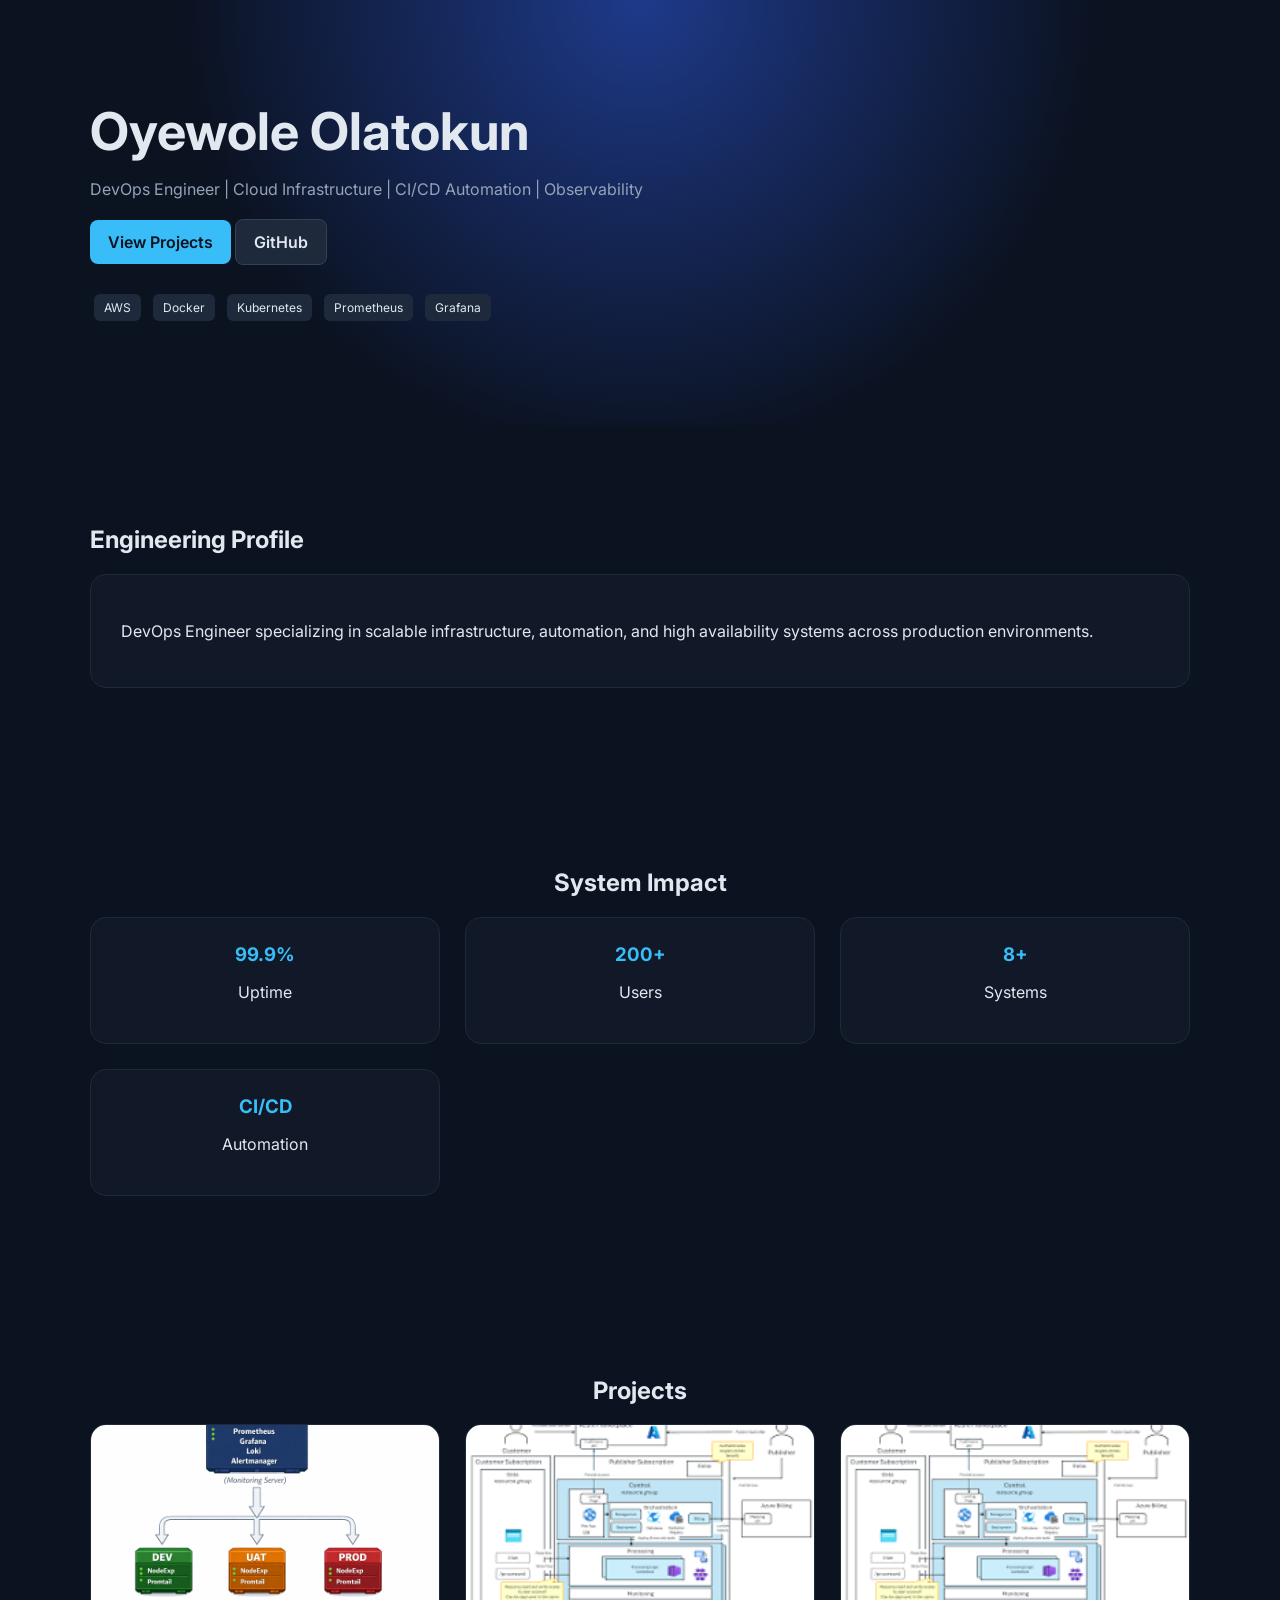
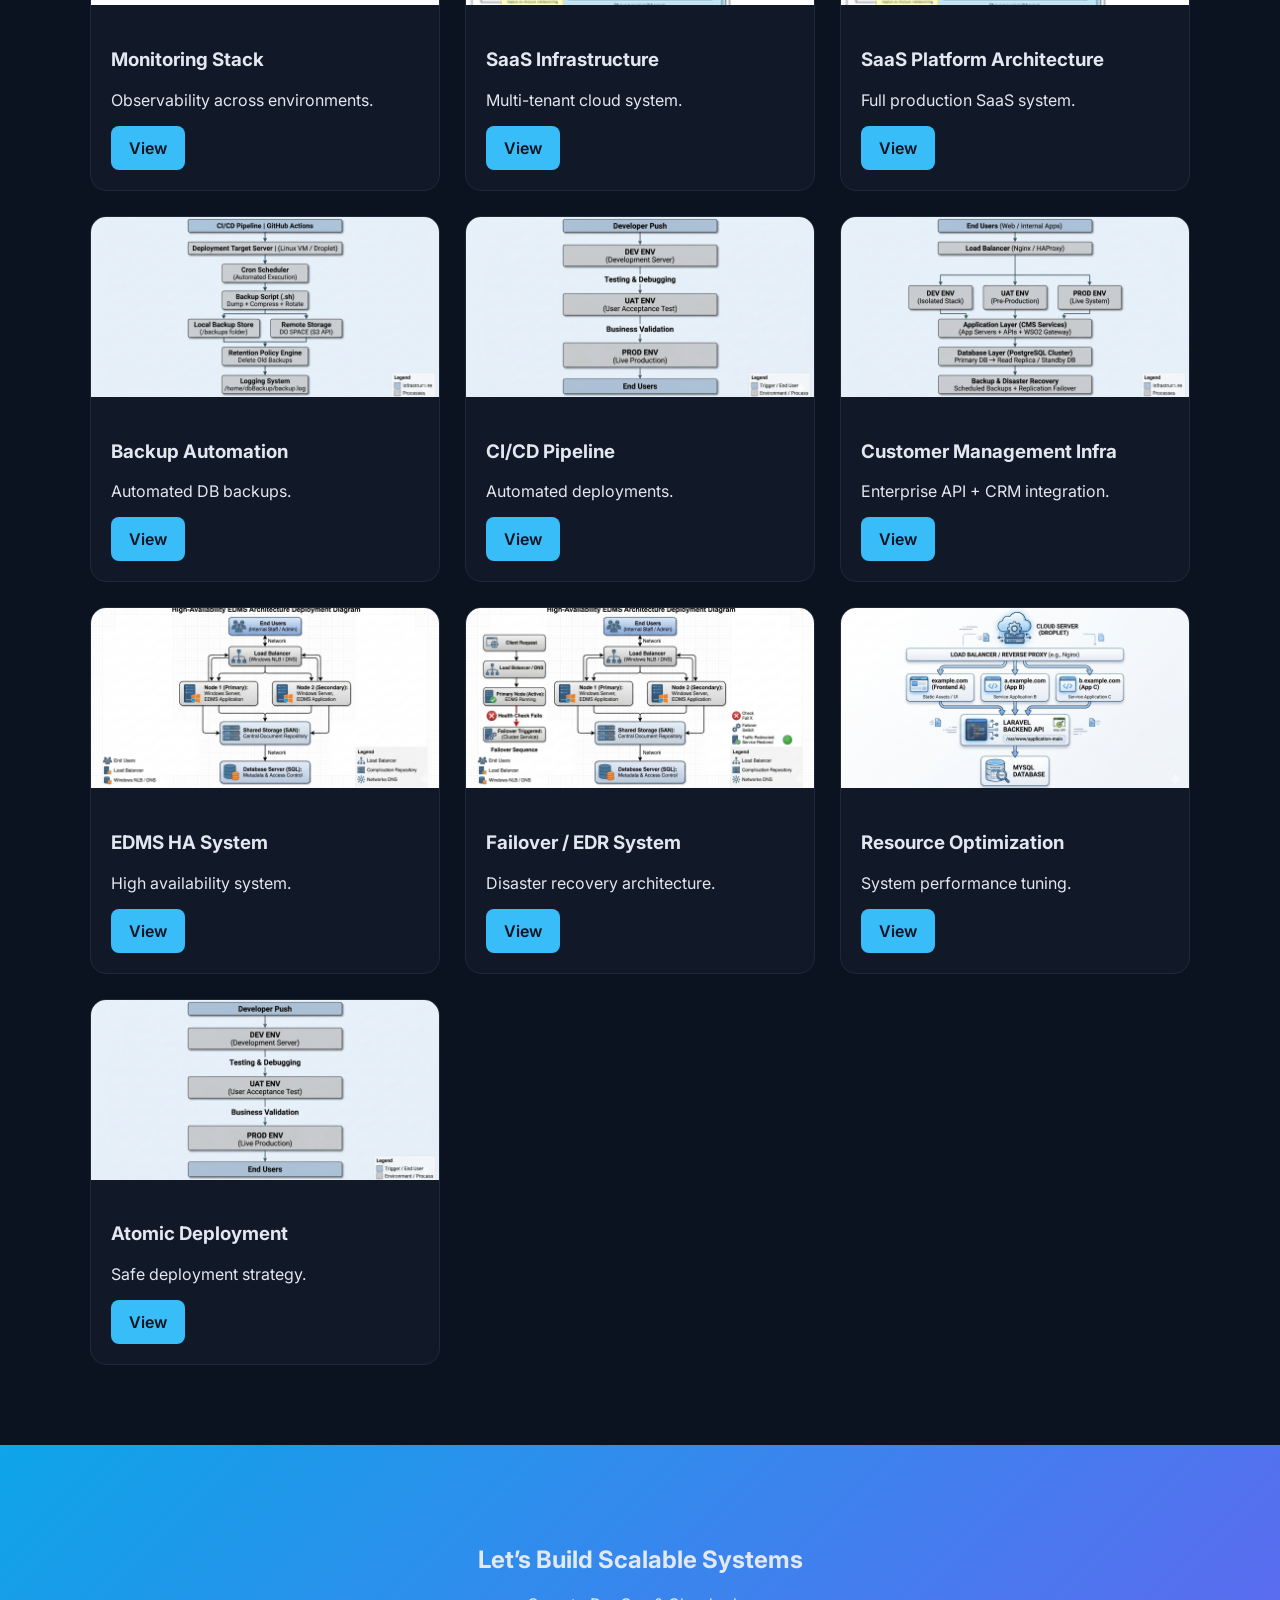
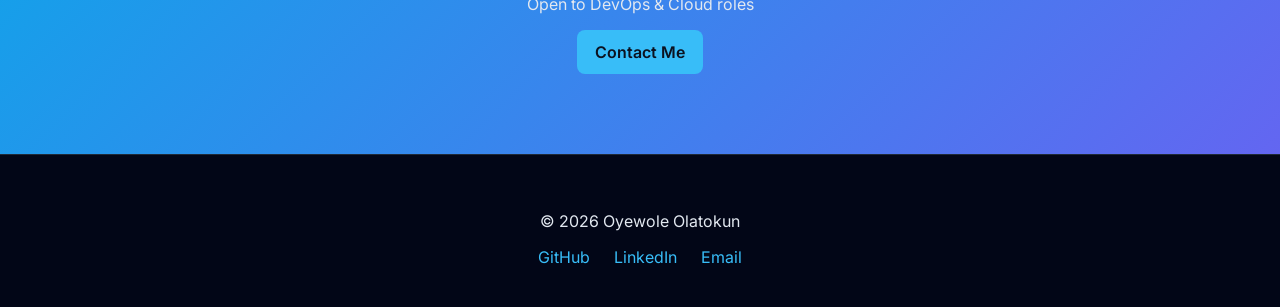
==== commit 4a8f372f: "Update project descriptions and add new cards" ====
--- a/index.html
+++ b/index.html
@@ -207,53 +207,107 @@
 
 <div class="grid">
 
+<!-- Monitoring -->
 <div class="card">
 <img src="images/monitoring-setup.png">
 <div class="card-content">
 <h3>Monitoring Stack</h3>
-<p>Observability system</p>
+<p>Observability across environments.</p>
 <a class="btn btn-primary" href="projects/monitoring.html">View</a>
 </div>
 </div>
 
+<!-- SaaS -->
+<div class="card">
+<img src="images/architecture.png">
+<div class="card-content">
+<h3>SaaS Infrastructure</h3>
+<p>Multi-tenant cloud system.</p>
+<a class="btn btn-primary" href="projects/saas.html">View</a>
+</div>
+</div>
+
+<!-- SaaS Platform -->
+<div class="card">
+<img src="images/architecture.png">
+<div class="card-content">
+<h3>SaaS Platform Architecture</h3>
+<p>Full production SaaS system.</p>
+<a class="btn btn-primary" href="projects/saas-platform.html">View</a>
+</div>
+</div>
+
+<!-- Backup -->
 <div class="card">
 <img src="images/backup-architecture.png">
 <div class="card-content">
-<h3>Backup System</h3>
-<p>Automated backups</p>
+<h3>Backup Automation</h3>
+<p>Automated DB backups.</p>
 <a class="btn btn-primary" href="projects/backup.html">View</a>
 </div>
 </div>
 
+<!-- CICD -->
+<div class="card">
+<img src="images/environment-flow.png">
+<div class="card-content">
+<h3>CI/CD Pipeline</h3>
+<p>Automated deployments.</p>
+<a class="btn btn-primary" href="projects/cicd.html">View</a>
+</div>
+</div>
+
+<!-- CMS -->
 <div class="card">
 <img src="images/cms-architecture.png">
 <div class="card-content">
-<h3>CMS Infra</h3>
-<p>Enterprise API system</p>
+<h3>Customer Management Infra</h3>
+<p>Enterprise API + CRM integration.</p>
 <a class="btn btn-primary" href="projects/cms.html">View</a>
 </div>
 </div>
 
+<!-- EDMS -->
 <div class="card">
 <img src="images/edms-architecture.png">
 <div class="card-content">
-<h3>EDMS HA</h3>
-<p>High availability system</p>
+<h3>EDMS HA System</h3>
+<p>High availability system.</p>
 <a class="btn btn-primary" href="projects/edms.html">View</a>
 </div>
 </div>
 
-<div class="card">
-<img src="images/architecture.png">
-<div class="card-content">
-<h3>SaaS Platform</h3>
-<p>Cloud system</p>
-<a class="btn btn-primary" href="projects/saas.html">View</a>
-</div>
-</div>
-
-</div>
-
+<!-- EDR -->
+<div class="card">
+<img src="images/failover-diagram.png">
+<div class="card-content">
+<h3>Failover / EDR System</h3>
+<p>Disaster recovery architecture.</p>
+<a class="btn btn-primary" href="projects/edr.html">View</a>
+</div>
+</div>
+
+<!-- Resource -->
+<div class="card">
+<img src="images/resource-optimized-img.png">
+<div class="card-content">
+<h3>Resource Optimization</h3>
+<p>System performance tuning.</p>
+<a class="btn btn-primary" href="projects/resource.html">View</a>
+</div>
+</div>
+
+<!-- Atomic -->
+<div class="card">
+<img src="images/environment-flow.png">
+<div class="card-content">
+<h3>Atomic Deployment</h3>
+<p>Safe deployment strategy.</p>
+<a class="btn btn-primary" href="projects/atomic.html">View</a>
+</div>
+</div>
+
+</div>
 </div>
 </section>
 
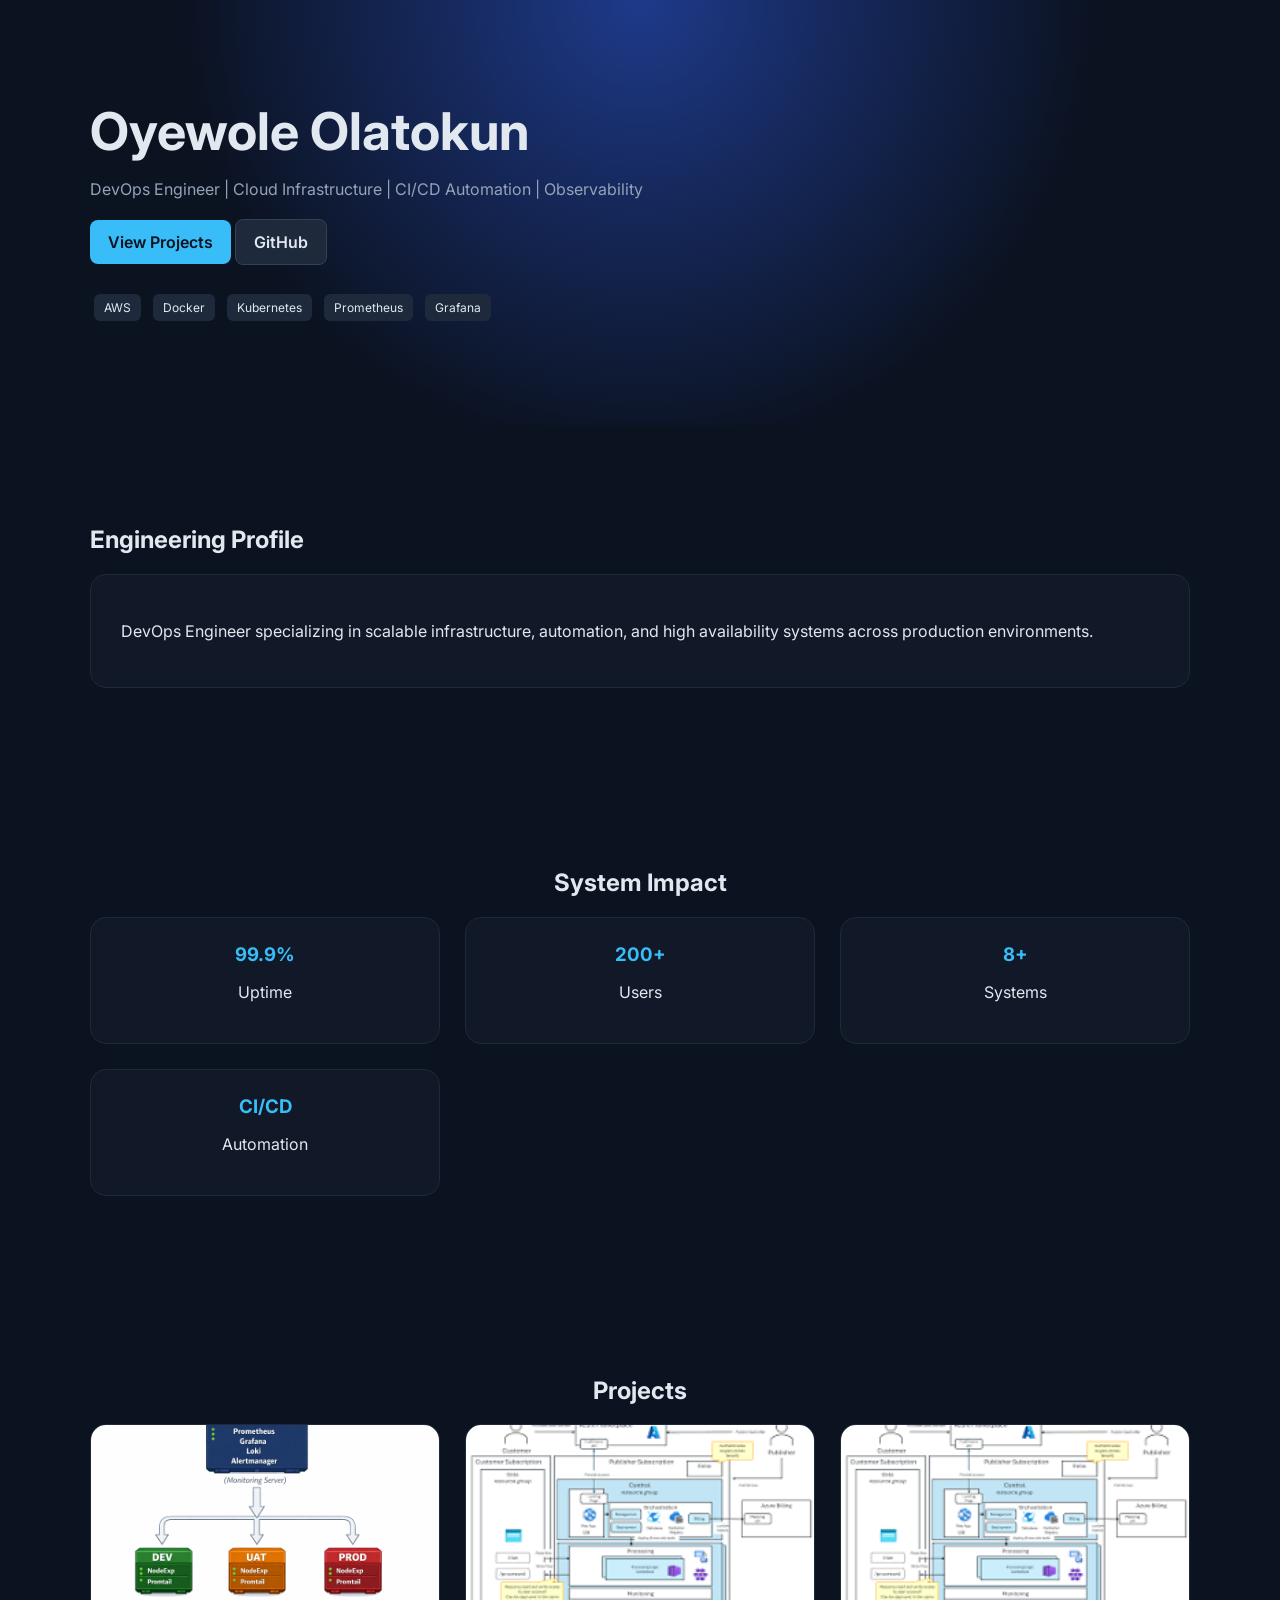
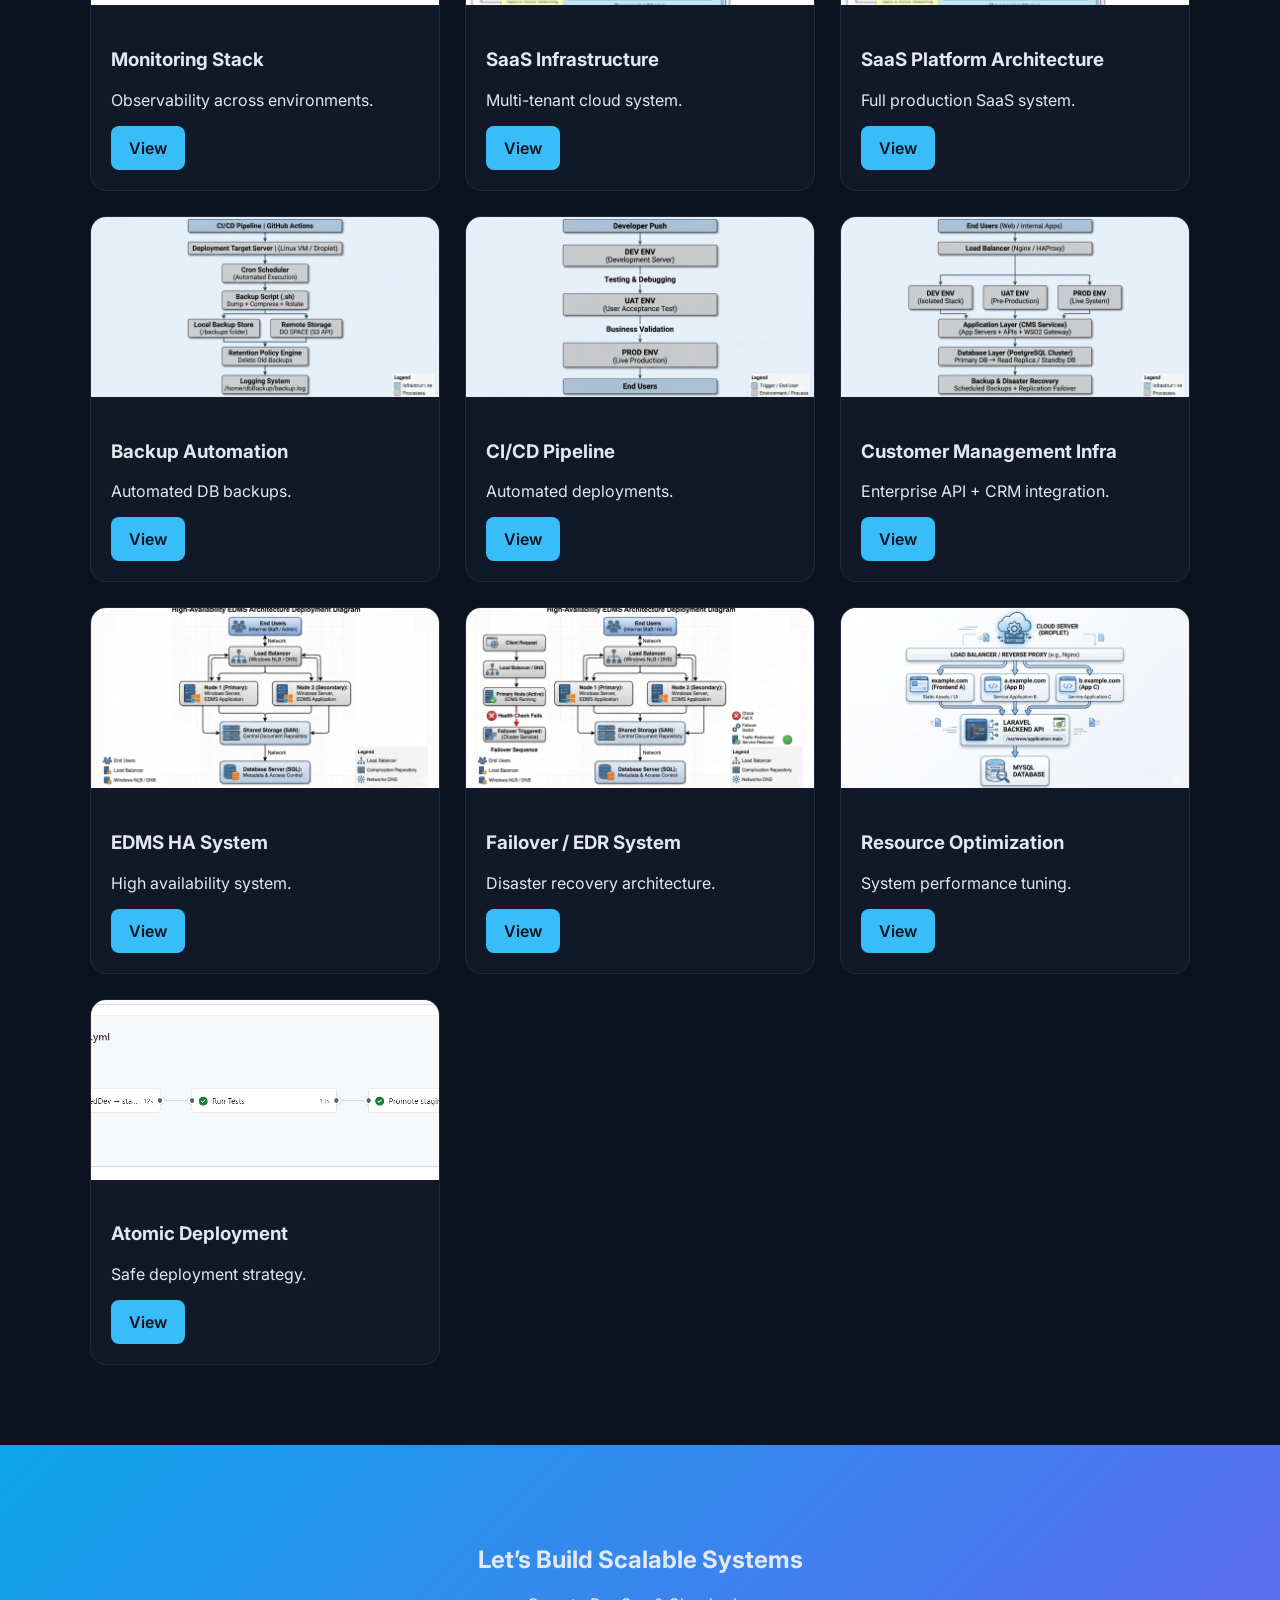
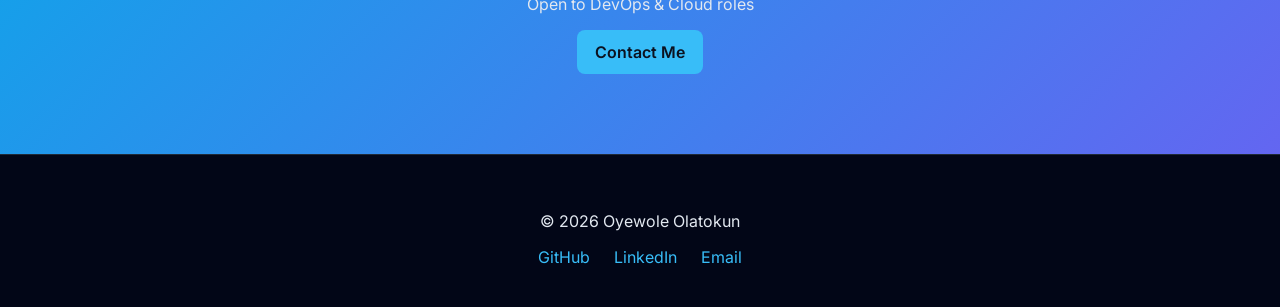
==== commit 1fa1db94: "Replace environment image with atomic image" ====
--- a/index.html
+++ b/index.html
@@ -299,7 +299,7 @@
 
 <!-- Atomic -->
 <div class="card">
-<img src="images/environment-flow.png">
+<img src="images/atomic.png">
 <div class="card-content">
 <h3>Atomic Deployment</h3>
 <p>Safe deployment strategy.</p>
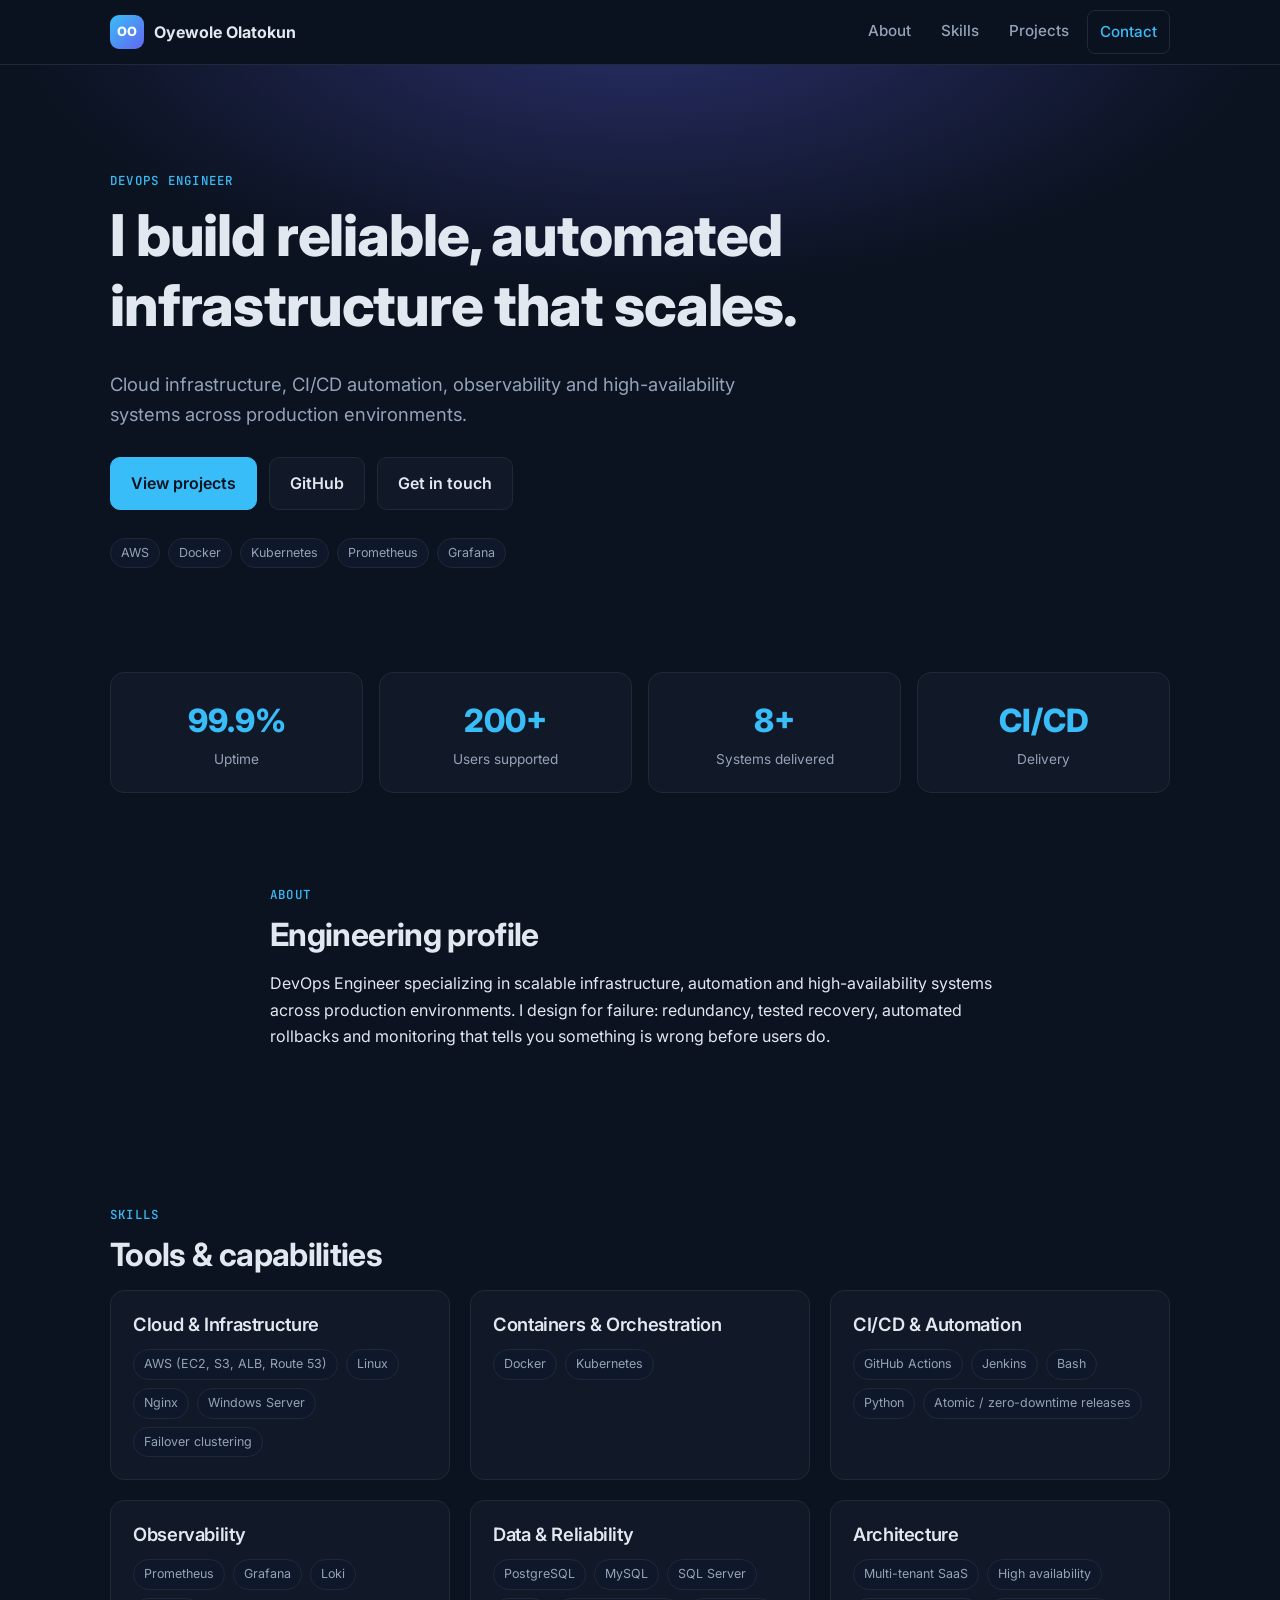
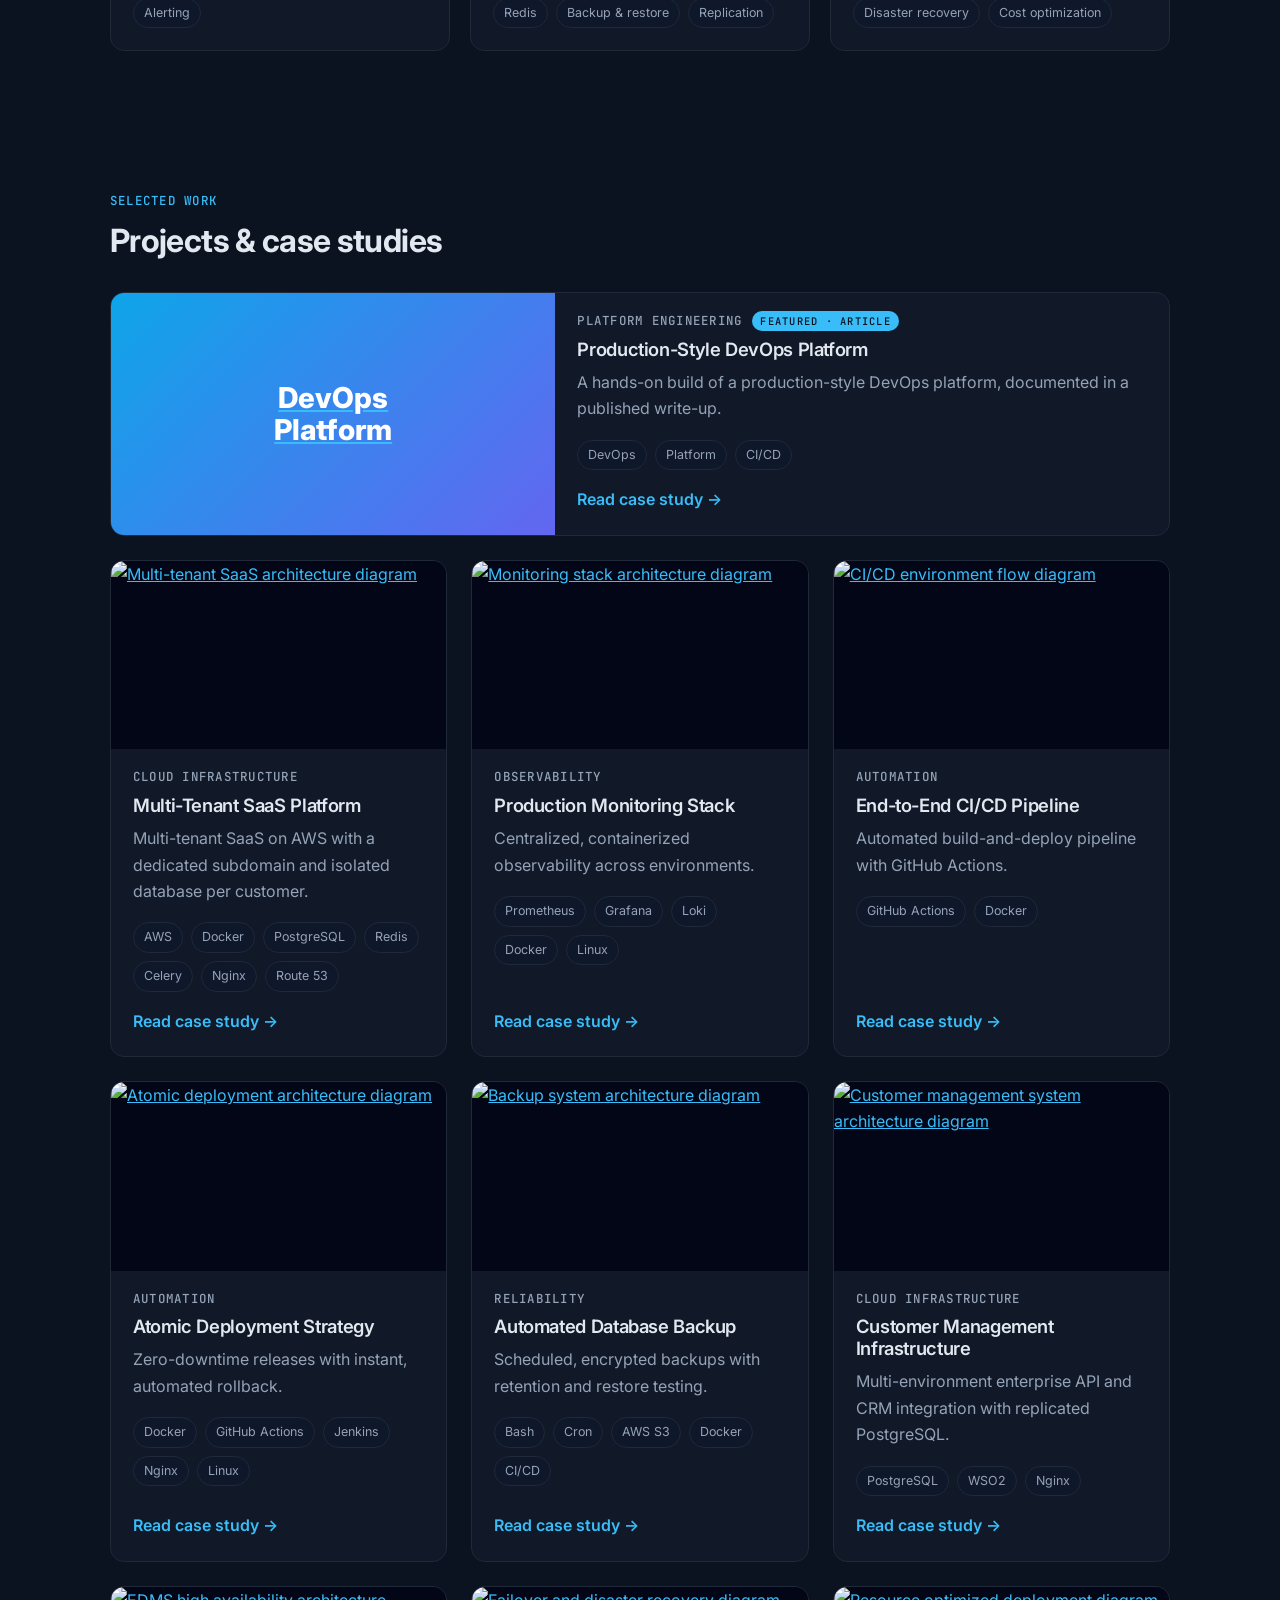
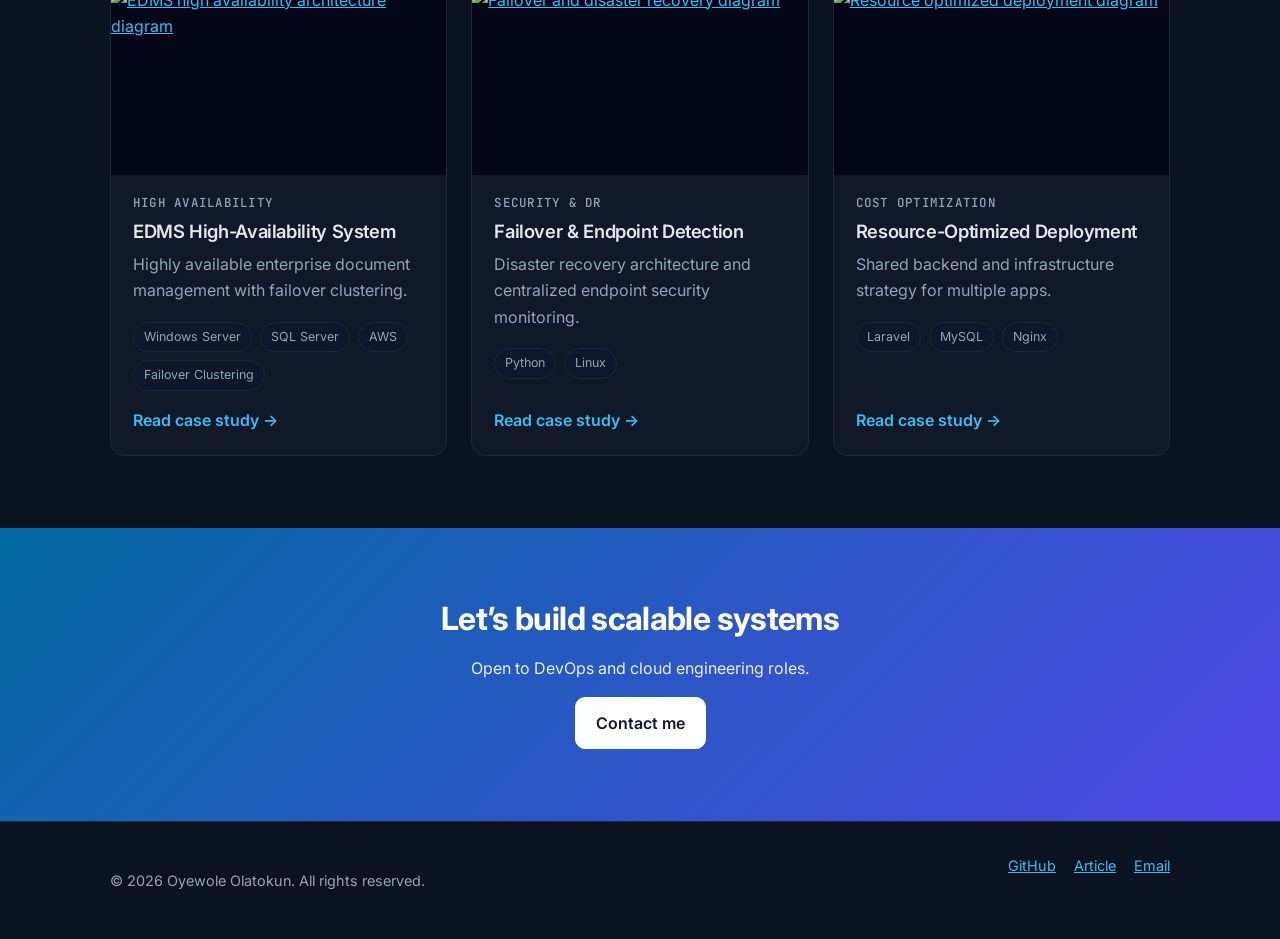
==== commit a0fe55be: "Add files via upload" ====
--- a/index.html
+++ b/index.html
@@ -1,339 +1,188 @@
 <!DOCTYPE html>
 <html lang="en">
 <head>
-<meta charset="UTF-8">
-<meta name="viewport" content="width=device-width, initial-scale=1.0">
+<meta charset="utf-8">
+<meta name="viewport" content="width=device-width, initial-scale=1">
 <title>Oyewole Olatokun | DevOps Engineer</title>
+<meta name="description" content="DevOps Engineer building scalable cloud infrastructure, CI/CD automation, observability and high-availability systems.">
+<meta name="author" content="Oyewole Olatokun">
+<meta name="theme-color" content="#0b1220">
+<meta property="og:type" content="website">
+<meta property="og:title" content="Oyewole Olatokun | DevOps Engineer">
+<meta property="og:description" content="DevOps Engineer building scalable cloud infrastructure, CI/CD automation, observability and high-availability systems.">
+<meta name="twitter:card" content="summary">
+<link rel="icon" href="assets/favicon.svg" type="image/svg+xml">
+<link rel="preconnect" href="https://fonts.googleapis.com">
+<link rel="preconnect" href="https://fonts.gstatic.com" crossorigin>
+<link href="https://fonts.googleapis.com/css2?family=Inter:wght@400;500;600;700;800&family=JetBrains+Mono:wght@500&display=swap" rel="stylesheet">
+<link rel="stylesheet" href="assets/style.css">
+<script type="application/ld+json">{
+ "@context": "https://schema.org",
+ "@type": "Person",
+ "name": "Oyewole Olatokun",
+ "jobTitle": "DevOps Engineer",
+ "email": "mailto:wole.tokun@gmail.com",
+ "sameAs": [
+  "https://github.com/woletokun",
+  "https://www.linkedin.com/pulse/building-production-style-devops-platform-hands-on-journey-olatokun-uxg5f/"
+ ],
+ "knowsAbout": [
+  "AWS",
+  "Docker",
+  "Kubernetes",
+  "CI/CD",
+  "Prometheus",
+  "Grafana",
+  "High availability",
+  "Disaster recovery"
+ ]
+}</script>
+</head>
+<body>
+<a class="skip" href="#main">Skip to content</a>
+<header class="site-header"><div class="wrap bar">
+<a class="brand" href="index.html" aria-label="Oyewole Olatokun home"><span class="logo" aria-hidden="true">OO</span>Oyewole Olatokun</a>
+<nav aria-label="Primary"><ul>
+<li><a href="index.html#about">About</a></li>
+<li><a href="index.html#skills">Skills</a></li>
+<li><a href="index.html#projects">Projects</a></li>
+<li><a href="index.html#contact" class="nav-cta">Contact</a></li>
+</ul></nav></div></header>
+<main id="main">
+<section class="hero"><div class="wrap">
+<p class="eyebrow">DevOps Engineer</p>
+<h1>I build reliable, automated infrastructure that scales.</h1>
+<p class="lead">Cloud infrastructure, CI/CD automation, observability and high-availability systems across production environments.</p>
+<div class="actions"><a class="btn primary" href="#projects">View projects</a><a class="btn" href="https://github.com/woletokun" rel="noopener">GitHub</a><a class="btn" href="mailto:wole.tokun@gmail.com">Get in touch</a></div>
+<ul class="tags hero-tags" aria-label="Core technologies"><li>AWS</li><li>Docker</li><li>Kubernetes</li><li>Prometheus</li><li>Grafana</li></ul>
+</div></section>
 
-<link href="https://fonts.googleapis.com/css2?family=Inter:wght@300;400;600;700&display=swap" rel="stylesheet">
+<section aria-labelledby="impact-h" class="impact"><div class="wrap">
+<h2 id="impact-h" class="sr">Impact at a glance</h2>
+<dl class="metrics">
+<div><dt>Uptime</dt><dd>99.9%</dd></div>
+<div><dt>Users supported</dt><dd>200+</dd></div>
+<div><dt>Systems delivered</dt><dd>8+</dd></div>
+<div><dt>Delivery</dt><dd>CI/CD</dd></div>
+</dl></div></section>
 
-<style>
+<section id="about" aria-labelledby="about-h"><div class="wrap narrow">
+<p class="eyebrow">About</p><h2 id="about-h">Engineering profile</h2>
+<p>DevOps Engineer specializing in scalable infrastructure, automation and high-availability systems across production environments. I design for failure: redundancy, tested recovery, automated rollbacks and monitoring that tells you something is wrong before users do.</p>
+</div></section>
 
-/* GLOBAL */
-body {
-  font-family: 'Inter', sans-serif;
-  margin: 0;
-  background: #0b1220;
-  color: #e2e8f0;
-}
+<section id="skills" aria-labelledby="skills-h"><div class="wrap">
+<p class="eyebrow">Skills</p><h2 id="skills-h">Tools &amp; capabilities</h2>
+<div class="skills">
+<div class="skill"><h3>Cloud &amp; Infrastructure</h3><ul class="tags"><li>AWS (EC2, S3, ALB, Route 53)</li><li>Linux</li><li>Nginx</li><li>Windows Server</li><li>Failover clustering</li></ul></div><div class="skill"><h3>Containers &amp; Orchestration</h3><ul class="tags"><li>Docker</li><li>Kubernetes</li></ul></div><div class="skill"><h3>CI/CD &amp; Automation</h3><ul class="tags"><li>GitHub Actions</li><li>Jenkins</li><li>Bash</li><li>Python</li><li>Atomic / zero-downtime releases</li></ul></div><div class="skill"><h3>Observability</h3><ul class="tags"><li>Prometheus</li><li>Grafana</li><li>Loki</li><li>Alerting</li></ul></div><div class="skill"><h3>Data &amp; Reliability</h3><ul class="tags"><li>PostgreSQL</li><li>MySQL</li><li>SQL Server</li><li>Redis</li><li>Backup &amp; restore</li><li>Replication</li></ul></div><div class="skill"><h3>Architecture</h3><ul class="tags"><li>Multi-tenant SaaS</li><li>High availability</li><li>Disaster recovery</li><li>Cost optimization</li></ul></div>
+</div></div></section>
 
-section {
-  padding: 80px 20px;
-}
+<section id="projects" aria-labelledby="projects-h"><div class="wrap">
+<p class="eyebrow">Selected work</p><h2 id="projects-h">Projects &amp; case studies</h2>
+<ul class="grid">
+<li class="card featured">
+<a class="card-media" href="projects/devops-platform.html" tabindex="-1" aria-hidden="true"><div class="ph" aria-hidden="true"><span>DevOps<br>Platform</span></div></a>
+<div class="card-body">
+<p class="eyebrow">Platform Engineering<span class="flag">Featured · Article</span></p>
+<h3><a href="projects/devops-platform.html">Production-Style DevOps Platform</a></h3>
+<p>A hands-on build of a production-style DevOps platform, documented in a published write-up.</p>
+<ul class="tags"><li>DevOps</li><li>Platform</li><li>CI/CD</li></ul>
+<a class="more" href="projects/devops-platform.html">Read case study <span aria-hidden="true">→</span></a>
+</div></li>
+<li class="card">
+<a class="card-media" href="projects/saas.html" tabindex="-1" aria-hidden="true"><img src="images/architecture.webp" alt="Multi-tenant SaaS architecture diagram" loading="lazy" decoding="async" width="1400" height="760"></a>
+<div class="card-body">
+<p class="eyebrow">Cloud Infrastructure</p>
+<h3><a href="projects/saas.html">Multi-Tenant SaaS Platform</a></h3>
+<p>Multi-tenant SaaS on AWS with a dedicated subdomain and isolated database per customer.</p>
+<ul class="tags"><li>AWS</li><li>Docker</li><li>PostgreSQL</li><li>Redis</li><li>Celery</li><li>Nginx</li><li>Route 53</li></ul>
+<a class="more" href="projects/saas.html">Read case study <span aria-hidden="true">→</span></a>
+</div></li>
+<li class="card">
+<a class="card-media" href="projects/monitoring.html" tabindex="-1" aria-hidden="true"><img src="images/monitoring-setup.webp" alt="Monitoring stack architecture diagram" loading="lazy" decoding="async" width="1400" height="760"></a>
+<div class="card-body">
+<p class="eyebrow">Observability</p>
+<h3><a href="projects/monitoring.html">Production Monitoring Stack</a></h3>
+<p>Centralized, containerized observability across environments.</p>
+<ul class="tags"><li>Prometheus</li><li>Grafana</li><li>Loki</li><li>Docker</li><li>Linux</li></ul>
+<a class="more" href="projects/monitoring.html">Read case study <span aria-hidden="true">→</span></a>
+</div></li>
+<li class="card">
+<a class="card-media" href="projects/cicd.html" tabindex="-1" aria-hidden="true"><img src="images/environment-flow.webp" alt="CI/CD environment flow diagram" loading="lazy" decoding="async" width="1400" height="760"></a>
+<div class="card-body">
+<p class="eyebrow">Automation</p>
+<h3><a href="projects/cicd.html">End-to-End CI/CD Pipeline</a></h3>
+<p>Automated build-and-deploy pipeline with GitHub Actions.</p>
+<ul class="tags"><li>GitHub Actions</li><li>Docker</li></ul>
+<a class="more" href="projects/cicd.html">Read case study <span aria-hidden="true">→</span></a>
+</div></li>
+<li class="card">
+<a class="card-media" href="projects/atomic.html" tabindex="-1" aria-hidden="true"><img src="images/atomic.webp" alt="Atomic deployment architecture diagram" loading="lazy" decoding="async" width="1400" height="760"></a>
+<div class="card-body">
+<p class="eyebrow">Automation</p>
+<h3><a href="projects/atomic.html">Atomic Deployment Strategy</a></h3>
+<p>Zero-downtime releases with instant, automated rollback.</p>
+<ul class="tags"><li>Docker</li><li>GitHub Actions</li><li>Jenkins</li><li>Nginx</li><li>Linux</li></ul>
+<a class="more" href="projects/atomic.html">Read case study <span aria-hidden="true">→</span></a>
+</div></li>
+<li class="card">
+<a class="card-media" href="projects/backup.html" tabindex="-1" aria-hidden="true"><img src="images/backup-architecture.webp" alt="Backup system architecture diagram" loading="lazy" decoding="async" width="1400" height="760"></a>
+<div class="card-body">
+<p class="eyebrow">Reliability</p>
+<h3><a href="projects/backup.html">Automated Database Backup</a></h3>
+<p>Scheduled, encrypted backups with retention and restore testing.</p>
+<ul class="tags"><li>Bash</li><li>Cron</li><li>AWS S3</li><li>Docker</li><li>CI/CD</li></ul>
+<a class="more" href="projects/backup.html">Read case study <span aria-hidden="true">→</span></a>
+</div></li>
+<li class="card">
+<a class="card-media" href="projects/cms.html" tabindex="-1" aria-hidden="true"><img src="images/cms-architecture.webp" alt="Customer management system architecture diagram" loading="lazy" decoding="async" width="1400" height="760"></a>
+<div class="card-body">
+<p class="eyebrow">Cloud Infrastructure</p>
+<h3><a href="projects/cms.html">Customer Management Infrastructure</a></h3>
+<p>Multi-environment enterprise API and CRM integration with replicated PostgreSQL.</p>
+<ul class="tags"><li>PostgreSQL</li><li>WSO2</li><li>Nginx</li></ul>
+<a class="more" href="projects/cms.html">Read case study <span aria-hidden="true">→</span></a>
+</div></li>
+<li class="card">
+<a class="card-media" href="projects/edms.html" tabindex="-1" aria-hidden="true"><img src="images/edms-architecture.webp" alt="EDMS high availability architecture diagram" loading="lazy" decoding="async" width="1400" height="760"></a>
+<div class="card-body">
+<p class="eyebrow">High Availability</p>
+<h3><a href="projects/edms.html">EDMS High-Availability System</a></h3>
+<p>Highly available enterprise document management with failover clustering.</p>
+<ul class="tags"><li>Windows Server</li><li>SQL Server</li><li>AWS</li><li>Failover Clustering</li></ul>
+<a class="more" href="projects/edms.html">Read case study <span aria-hidden="true">→</span></a>
+</div></li>
+<li class="card">
+<a class="card-media" href="projects/edr.html" tabindex="-1" aria-hidden="true"><img src="images/failover-diagram.webp" alt="Failover and disaster recovery diagram" loading="lazy" decoding="async" width="1400" height="760"></a>
+<div class="card-body">
+<p class="eyebrow">Security &amp; DR</p>
+<h3><a href="projects/edr.html">Failover &amp; Endpoint Detection</a></h3>
+<p>Disaster recovery architecture and centralized endpoint security monitoring.</p>
+<ul class="tags"><li>Python</li><li>Linux</li></ul>
+<a class="more" href="projects/edr.html">Read case study <span aria-hidden="true">→</span></a>
+</div></li>
+<li class="card">
+<a class="card-media" href="projects/resource.html" tabindex="-1" aria-hidden="true"><img src="images/resource-optimized-img.webp" alt="Resource optimized deployment diagram" loading="lazy" decoding="async" width="1400" height="760"></a>
+<div class="card-body">
+<p class="eyebrow">Cost Optimization</p>
+<h3><a href="projects/resource.html">Resource-Optimized Deployment</a></h3>
+<p>Shared backend and infrastructure strategy for multiple apps.</p>
+<ul class="tags"><li>Laravel</li><li>MySQL</li><li>Nginx</li></ul>
+<a class="more" href="projects/resource.html">Read case study <span aria-hidden="true">→</span></a>
+</div></li>
+</ul></div></section>
 
-.container {
-  max-width: 1100px;
-  margin: auto;
-}
-
-/* HERO */
-.hero {
-  position: relative;
-  padding: 100px 20px;
-  background: radial-gradient(circle at top, #1e3a8a, #0b1220 60%);
-}
-
-.hero h1 {
-  font-size: 52px;
-  margin: 0;
-}
-
-.hero p {
-  color: #94a3b8;
-  max-width: 700px;
-}
-
-/* BUTTONS */
-.btn {
-  display: inline-block;
-  padding: 12px 18px;
-  border-radius: 8px;
-  text-decoration: none;
-  font-weight: 600;
-}
-
-.btn-primary {
-  background: #38bdf8;
-  color: #0b1220;
-}
-
-.btn-secondary {
-  background: #1e293b;
-  color: #e2e8f0;
-  border: 1px solid #334155;
-}
-
-/* BADGES */
-.badge {
-  display: inline-block;
-  background: #1e293b;
-  padding: 6px 10px;
-  border-radius: 6px;
-  margin: 4px;
-  font-size: 12px;
-}
-
-/* CARDS */
-.card {
-  background: #111827;
-  border: 1px solid #1f2937;
-  border-radius: 16px;
-  overflow: hidden;
-  transition: 0.3s;
-}
-
-.card:hover {
-  transform: translateY(-6px);
-  box-shadow: 0 15px 30px rgba(0,0,0,0.5);
-}
-
-.card-content {
-  padding: 20px;
-}
-
-.card img {
-  width: 100%;
-  height: 180px;
-  object-fit: cover;
-}
-
-/* GRID */
-.grid {
-  display: grid;
-  grid-template-columns: repeat(auto-fit, minmax(300px, 1fr));
-  gap: 25px;
-}
-
-/* METRICS */
-.metric {
-  background: #111827;
-  border: 1px solid #1f2937;
-  padding: 25px;
-  border-radius: 16px;
-  text-align: center;
-}
-
-.metric h3 {
-  color: #38bdf8;
-  margin: 0;
-}
-
-/* CTA */
-.cta {
-  background: linear-gradient(135deg, #0ea5e9, #6366f1);
-  text-align: center;
-}
-
-/* FOOTER */
-footer {
-  background: #020617;
-  padding: 40px 20px;
-  text-align: center;
-  border-top: 1px solid #1f2937;
-}
-
-footer a {
-  color: #38bdf8;
-  margin: 0 10px;
-  text-decoration: none;
-}
-
-</style>
-</head>
-
-<body>
-
-<!-- HERO -->
-<section class="hero">
-<div class="container">
-
-<h1>Oyewole Olatokun</h1>
-<p>DevOps Engineer | Cloud Infrastructure | CI/CD Automation | Observability</p>
-
-<div style="margin-top:20px;">
-<a href="#projects" class="btn btn-primary">View Projects</a>
-<a href="https://github.com/woletokun" target="_blank" class="btn btn-secondary">GitHub</a>
-</div>
-
-<div style="margin-top:25px;">
-<span class="badge">AWS</span>
-<span class="badge">Docker</span>
-<span class="badge">Kubernetes</span>
-<span class="badge">Prometheus</span>
-<span class="badge">Grafana</span>
-</div>
-
-</div>
-</section>
-
-<!-- ABOUT -->
-<section>
-<div class="container">
-
-<h2>Engineering Profile</h2>
-
-<div class="card-content" style="background:#111827; border-radius:16px; padding:30px; border:1px solid #1f2937;">
-<p>
-DevOps Engineer specializing in scalable infrastructure, automation, and high availability systems across production environments.
-</p>
-</div>
-
-</div>
-</section>
-
-<!-- METRICS -->
-<section>
-<div class="container">
-
-<h2 style="text-align:center;">System Impact</h2>
-
-<div class="grid">
-
-<div class="metric"><h3>99.9%</h3><p>Uptime</p></div>
-<div class="metric"><h3>200+</h3><p>Users</p></div>
-<div class="metric"><h3>8+</h3><p>Systems</p></div>
-<div class="metric"><h3>CI/CD</h3><p>Automation</p></div>
-
-</div>
-
-</div>
-</section>
-
-<!-- PROJECTS -->
-<section id="projects">
-<div class="container">
-
-<h2 style="text-align:center;">Projects</h2>
-
-<div class="grid">
-
-<!-- Monitoring -->
-<div class="card">
-<img src="images/monitoring-setup.png">
-<div class="card-content">
-<h3>Monitoring Stack</h3>
-<p>Observability across environments.</p>
-<a class="btn btn-primary" href="projects/monitoring.html">View</a>
-</div>
-</div>
-
-<!-- SaaS -->
-<div class="card">
-<img src="images/architecture.png">
-<div class="card-content">
-<h3>SaaS Infrastructure</h3>
-<p>Multi-tenant cloud system.</p>
-<a class="btn btn-primary" href="projects/saas.html">View</a>
-</div>
-</div>
-
-<!-- SaaS Platform -->
-<div class="card">
-<img src="images/architecture.png">
-<div class="card-content">
-<h3>SaaS Platform Architecture</h3>
-<p>Full production SaaS system.</p>
-<a class="btn btn-primary" href="projects/saas-platform.html">View</a>
-</div>
-</div>
-
-<!-- Backup -->
-<div class="card">
-<img src="images/backup-architecture.png">
-<div class="card-content">
-<h3>Backup Automation</h3>
-<p>Automated DB backups.</p>
-<a class="btn btn-primary" href="projects/backup.html">View</a>
-</div>
-</div>
-
-<!-- CICD -->
-<div class="card">
-<img src="images/environment-flow.png">
-<div class="card-content">
-<h3>CI/CD Pipeline</h3>
-<p>Automated deployments.</p>
-<a class="btn btn-primary" href="projects/cicd.html">View</a>
-</div>
-</div>
-
-<!-- CMS -->
-<div class="card">
-<img src="images/cms-architecture.png">
-<div class="card-content">
-<h3>Customer Management Infra</h3>
-<p>Enterprise API + CRM integration.</p>
-<a class="btn btn-primary" href="projects/cms.html">View</a>
-</div>
-</div>
-
-<!-- EDMS -->
-<div class="card">
-<img src="images/edms-architecture.png">
-<div class="card-content">
-<h3>EDMS HA System</h3>
-<p>High availability system.</p>
-<a class="btn btn-primary" href="projects/edms.html">View</a>
-</div>
-</div>
-
-<!-- EDR -->
-<div class="card">
-<img src="images/failover-diagram.png">
-<div class="card-content">
-<h3>Failover / EDR System</h3>
-<p>Disaster recovery architecture.</p>
-<a class="btn btn-primary" href="projects/edr.html">View</a>
-</div>
-</div>
-
-<!-- Resource -->
-<div class="card">
-<img src="images/resource-optimized-img.png">
-<div class="card-content">
-<h3>Resource Optimization</h3>
-<p>System performance tuning.</p>
-<a class="btn btn-primary" href="projects/resource.html">View</a>
-</div>
-</div>
-
-<!-- Atomic -->
-<div class="card">
-<img src="images/atomic.png">
-<div class="card-content">
-<h3>Atomic Deployment</h3>
-<p>Safe deployment strategy.</p>
-<a class="btn btn-primary" href="projects/atomic.html">View</a>
-</div>
-</div>
-
-</div>
-</div>
-</section>
-
-<!-- CTA -->
-<section class="cta">
-<div class="container">
-
-<h2>Let’s Build Scalable Systems</h2>
-<p>Open to DevOps & Cloud roles</p>
-
-<a href="mailto:wole.tokun@gmail.com" class="btn btn-primary">Contact Me</a>
-
-</div>
-</section>
-
-<!-- FOOTER -->
-<footer>
-<p>© 2026 Oyewole Olatokun</p>
-
-<div>
-<a href="https://github.com/woletokun">GitHub</a>
-<a href="#">LinkedIn</a>
-<a href="mailto:wole.tokun@gmail.com">Email</a>
-</div>
-
-</footer>
-
-</body>
-</html>
+<section id="contact" class="cta" aria-labelledby="contact-h"><div class="wrap narrow center">
+<h2 id="contact-h">Let’s build scalable systems</h2>
+<p>Open to DevOps and cloud engineering roles.</p>
+<a class="btn primary" href="mailto:wole.tokun@gmail.com">Contact me</a>
+</div></section>
+</main>
+<footer class="site-footer"><div class="wrap">
+<p>© 2026 Oyewole Olatokun. All rights reserved.</p>
+<ul>
+<li><a href="https://github.com/woletokun" rel="noopener">GitHub</a></li>
+<li><a href="https://www.linkedin.com/pulse/building-production-style-devops-platform-hands-on-journey-olatokun-uxg5f/" rel="noopener">Article</a></li>
+<li><a href="mailto:wole.tokun@gmail.com">Email</a></li>
+</ul></div></footer>
+</body></html>
--- a/assets/style.css
+++ b/assets/style.css
@@ -0,0 +1,60 @@
+:root{color-scheme:dark;--bg:#0b1220;--bg2:#0f172a;--surface:#111827;--line:#1f2937;--text:#e2e8f0;--muted:#94a3b8;--accent:#38bdf8;--accent2:#6366f1;--r:14px}
+*{box-sizing:border-box}
+html{scroll-behavior:smooth;scroll-padding-top:80px}
+@media (prefers-reduced-motion:reduce){html{scroll-behavior:auto}*{transition:none!important}}
+body{margin:0;font:400 16px/1.65 Inter,system-ui,-apple-system,"Segoe UI",sans-serif;background:var(--bg);color:var(--text);-webkit-font-smoothing:antialiased}
+img{max-width:100%;height:auto;display:block}
+a{color:var(--accent)}
+a:focus-visible,.btn:focus-visible{outline:3px solid var(--accent);outline-offset:3px;border-radius:6px}
+.wrap{max-width:1100px;margin:0 auto;padding:0 20px}.narrow{max-width:780px}.center{text-align:center}
+.sr{position:absolute;width:1px;height:1px;overflow:hidden;clip:rect(0 0 0 0)}
+.skip{position:absolute;left:12px;top:-60px;background:var(--accent);color:#0b1220;padding:10px 14px;border-radius:8px;z-index:100;font-weight:600}.skip:focus{top:12px}
+h1,h2,h3{line-height:1.2;letter-spacing:-.02em;margin:0 0 .5em}
+h1{font-size:clamp(2.1rem,5vw,3.6rem);font-weight:800}h2{font-size:clamp(1.5rem,3vw,2rem);font-weight:700}h3{font-size:1.15rem;font-weight:600}
+section{padding:72px 0}
+.eyebrow{font:500 .78rem/1 "JetBrains Mono",monospace;text-transform:uppercase;letter-spacing:.1em;color:var(--accent);margin:0 0 14px}
+.lead{font-size:1.15rem;color:var(--muted);max-width:660px}
+.site-header{position:sticky;top:0;z-index:50;background:color-mix(in srgb,var(--bg) 85%,transparent);backdrop-filter:blur(12px);border-bottom:1px solid var(--line)}
+.bar{display:flex;align-items:center;justify-content:space-between;gap:16px;min-height:64px;flex-wrap:wrap}
+.brand{display:flex;align-items:center;gap:10px;color:var(--text);text-decoration:none;font-weight:700}
+.logo{display:grid;place-items:center;width:34px;height:34px;border-radius:9px;background:linear-gradient(135deg,var(--accent),var(--accent2));color:#fff;font-size:.8rem;font-weight:800}
+nav ul{display:flex;gap:6px;list-style:none;margin:0;padding:0;flex-wrap:wrap}
+nav a{display:block;padding:8px 12px;color:var(--muted);text-decoration:none;border-radius:8px;font-weight:500;font-size:.95rem}
+nav a:hover{color:var(--text);background:var(--bg2)}nav .nav-cta{color:var(--accent);border:1px solid var(--line)}
+.hero{padding:110px 0 80px;background:radial-gradient(900px 400px at 50% -10%,color-mix(in srgb,var(--accent2) 35%,transparent),transparent 70%)}
+.hero h1{max-width:820px}.actions{display:flex;gap:12px;flex-wrap:wrap;margin:28px 0}
+.btn{display:inline-block;padding:12px 20px;border-radius:10px;border:1px solid var(--line);background:var(--surface);color:var(--text);text-decoration:none;font-weight:600;transition:transform .2s,border-color .2s}
+.btn:hover{transform:translateY(-2px);border-color:var(--accent)}
+.btn.primary{background:var(--accent);color:#0b1220;border-color:var(--accent)}
+.tags{display:flex;flex-wrap:wrap;gap:8px;list-style:none;margin:14px 0 0;padding:0}
+.tags li{font-size:.78rem;padding:4px 10px;border-radius:999px;background:var(--bg2);border:1px solid var(--line);color:var(--muted)}
+.impact{padding:0}.metrics{display:grid;grid-template-columns:repeat(auto-fit,minmax(170px,1fr));gap:16px;margin:0;padding:24px 0}
+.metrics div{background:var(--surface);border:1px solid var(--line);border-radius:var(--r);padding:22px;text-align:center}
+.metrics dt{color:var(--muted);font-size:.85rem;order:2}.metrics dd{margin:0;font-size:2rem;font-weight:800;color:var(--accent)}
+.metrics div{display:flex;flex-direction:column}
+.skills{display:grid;grid-template-columns:repeat(auto-fit,minmax(300px,1fr));gap:20px}
+.skill{background:var(--surface);border:1px solid var(--line);border-radius:var(--r);padding:22px}.skill h3{margin:0}
+.grid{display:grid;grid-template-columns:repeat(auto-fill,minmax(320px,1fr));gap:24px;list-style:none;padding:0;margin:32px 0 0}
+.card{display:flex;flex-direction:column;background:var(--surface);border:1px solid var(--line);border-radius:var(--r);overflow:hidden;transition:transform .25s,box-shadow .25s,border-color .25s}
+.card:hover,.card:focus-within{transform:translateY(-4px);border-color:var(--accent);box-shadow:0 14px 30px rgba(0,0,0,.25)}
+.card.featured{grid-column:1/-1;flex-direction:row}
+.card-media{display:block;background:#020617;aspect-ratio:16/9;overflow:hidden}.card.featured .card-media{flex:0 0 42%;aspect-ratio:auto}
+.card-media img{width:100%;height:100%;object-fit:contain}
+.ph{width:100%;height:100%;min-height:200px;display:grid;place-items:center;background:linear-gradient(135deg,#0ea5e9,#6366f1);color:#fff;font-weight:800;font-size:1.8rem;text-align:center;line-height:1.1}
+.card-body{padding:22px;display:flex;flex-direction:column;flex:1}.card-body h3 a{color:var(--text);text-decoration:none}
+.card-body h3 a::after{content:"";position:absolute;inset:0}.card{position:relative}
+.card-body p{color:var(--muted);margin:0 0 4px}.card-body .eyebrow{margin-bottom:10px}
+.flag{margin-left:10px;padding:3px 8px;border-radius:999px;background:var(--accent);color:#0b1220;font-size:.65rem}
+.more{margin-top:auto;padding-top:16px;font-weight:600;text-decoration:none;position:relative}
+.cta{background:linear-gradient(135deg,#0369a1,#4f46e5);color:#fff}.cta .btn.primary{background:#fff;color:#0f172a;border-color:#fff}.cta p{opacity:.9}
+.proj-head{padding:56px 0 24px;border-bottom:1px solid var(--line);background:radial-gradient(700px 300px at 20% -20%,color-mix(in srgb,var(--accent2) 28%,transparent),transparent 70%)}
+.crumbs{margin-bottom:20px}.crumbs a{color:var(--muted);text-decoration:none;font-weight:500}.crumbs a:hover{color:var(--accent)}
+.block{padding:28px 0;border-bottom:1px solid var(--line)}.block h2{font-size:1.25rem;color:var(--accent)}
+.list{padding-left:1.2rem;margin:0}.list li{margin:6px 0}
+figure{margin:0}figure img{width:100%;border-radius:12px;border:1px solid var(--line);background:#020617}figcaption{color:var(--muted);font-size:.85rem;margin-top:8px}
+.pager{display:flex;justify-content:space-between;gap:16px;padding:40px 0 64px;flex-wrap:wrap}
+.pager a{flex:1 1 240px;padding:16px 18px;border:1px solid var(--line);border-radius:12px;background:var(--surface);color:var(--text);text-decoration:none;font-weight:600}
+.pager a:hover{border-color:var(--accent)}.pager small{display:block;color:var(--muted);font-weight:500}.pager .r{text-align:right}
+.site-footer{border-top:1px solid var(--line);padding:32px 0;color:var(--muted);font-size:.9rem}
+.site-footer .wrap{display:flex;justify-content:space-between;gap:16px;flex-wrap:wrap}.site-footer ul{display:flex;gap:18px;list-style:none;margin:0;padding:0}
+@media (max-width:760px){section{padding:52px 0}.hero{padding:70px 0 50px}.card.featured{flex-direction:column}.card.featured .card-media{aspect-ratio:16/9}.grid{grid-template-columns:1fr}.bar{padding:8px 20px}}
